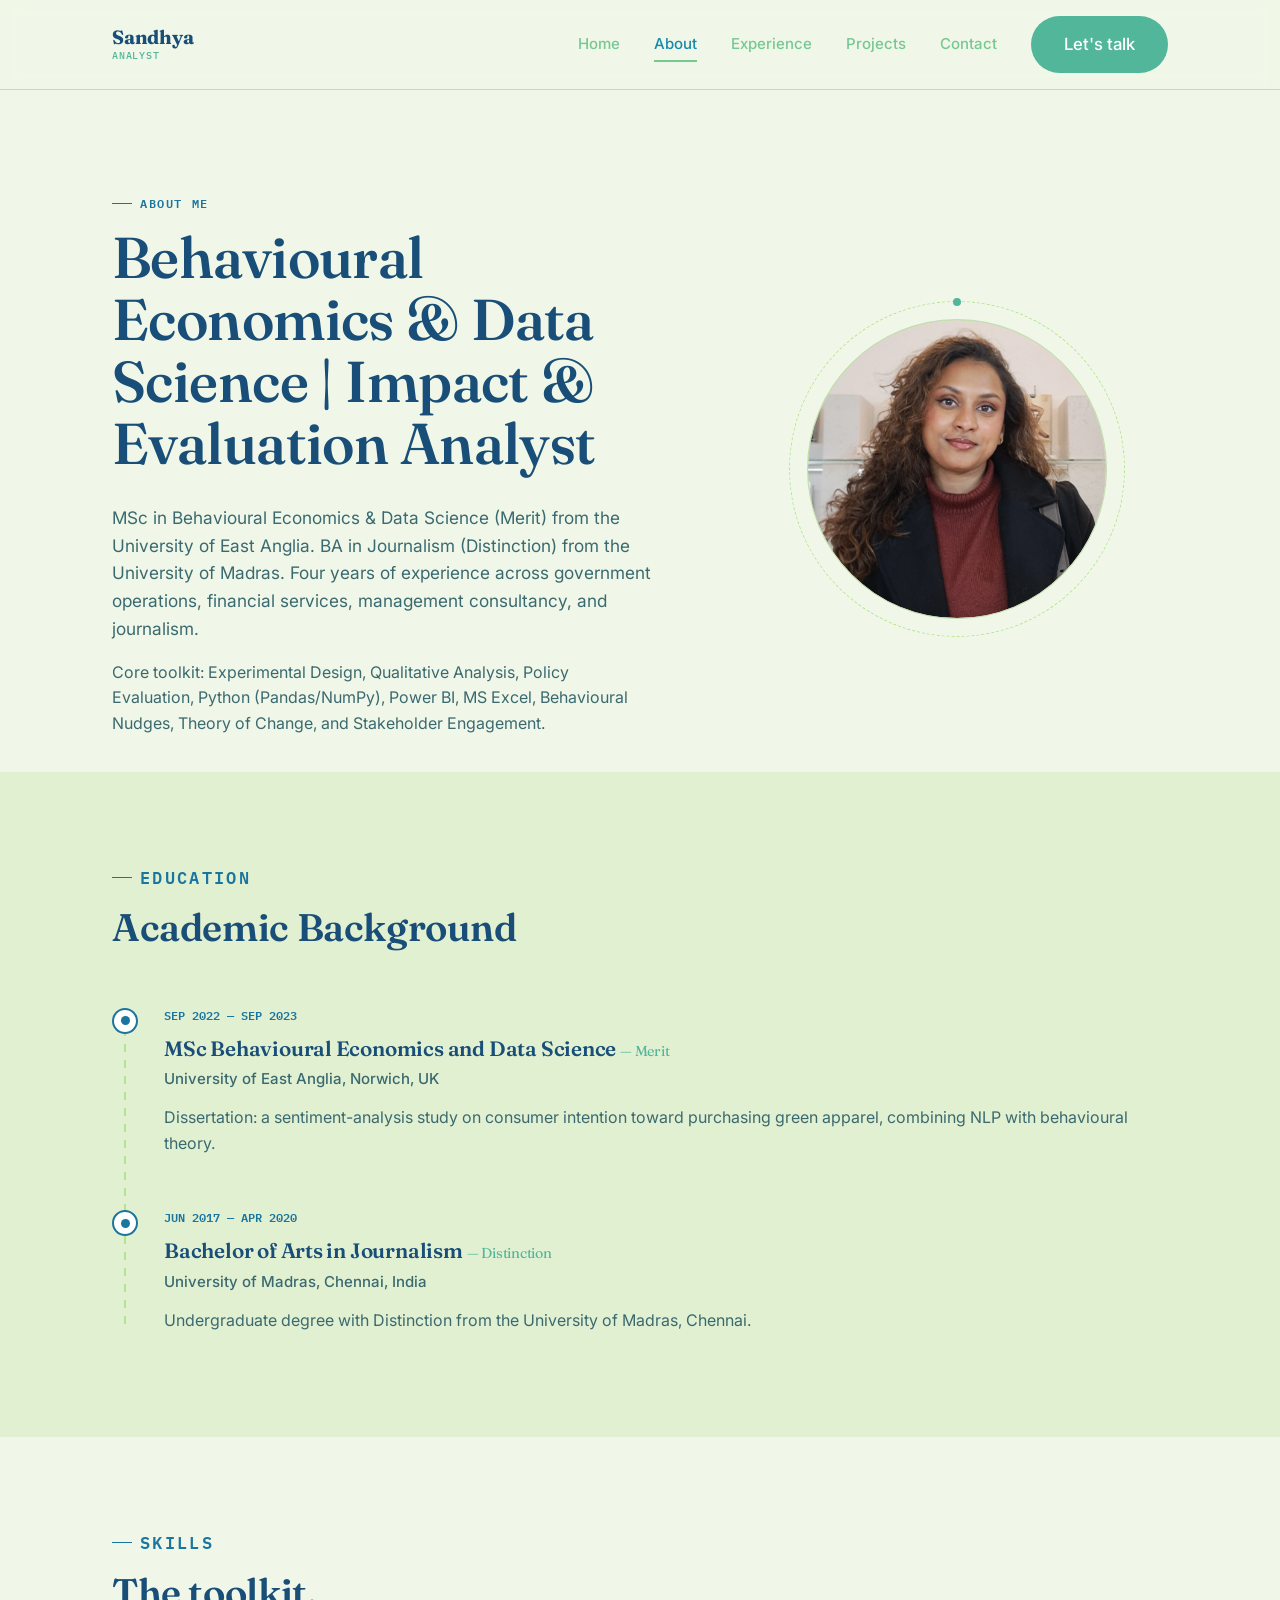
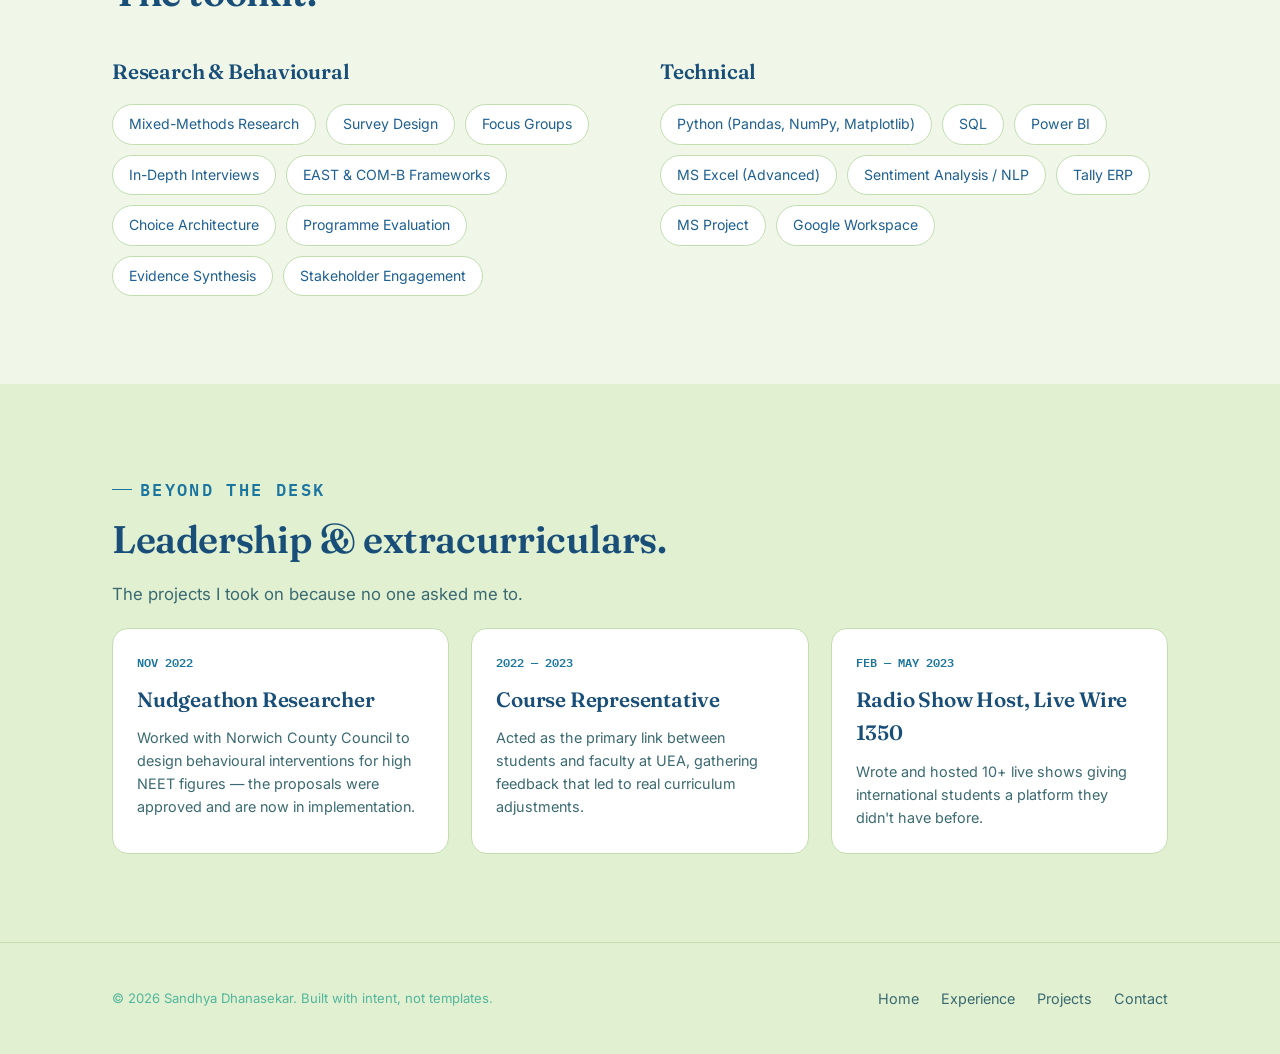
==== about.html @ 6572dc5b "Add files via upload" ====
<!DOCTYPE html>
<html lang="en">
<head>
<meta charset="UTF-8">
<meta name="viewport" content="width=device-width, initial-scale=1.0">
<title>About — Sandhya Dhanasekar</title>
<link rel="preconnect" href="https://fonts.googleapis.com">
<link href="https://fonts.googleapis.com/css2?family=Fraunces:opsz,wght@9..144,500;9..144,600;9..144,700&family=Inter:wght@400;500;600;700&family=IBM+Plex+Mono:wght@500;600&display=swap" rel="stylesheet">
<link rel="stylesheet" href="style.css">
</head>
<body>

<header class="site-nav">
  <div class="nav-inner">
    <a class="brand" href="index.html">Sandhya<span class="brand-tagline">Analyst</span></a>
    <button class="nav-toggle" aria-label="Toggle menu"><span></span><span></span><span></span></button>
    <nav class="links">
      <a href="index.html">Home</a>
      <a href="about.html" class="active">About</a>
      <a href="experience.html">Experience</a>
      <a href="projects.html">Projects</a>
      <a href="contact.html">Contact</a>
      <a href="contact.html" class="btn btn-amber">   Let's talk  </a>
    </nav>
  </div>
</header>

<section class="hero" style="padding-bottom:20px;">
  <div class="wrap">
    <div class="hero-grid">
      <div class="reveal">
        <p class="eyebrow">About me</p>
        <h1>Behavioural Economics &amp; Data Science | Impact &amp; Evaluation Analyst</h1>
        <p style="font-size:1.08rem;max-width:540px;">MSc in Behavioural Economics &amp; Data Science (Merit) from the University of East Anglia. BA in Journalism (Distinction) from the University of Madras. Four years of experience across government operations, financial services, management consultancy, and journalism.</p>
        <p style="max-width:540px;">Core toolkit: Experimental Design, Qualitative Analysis, Policy Evaluation, Python (Pandas/NumPy), Power BI, MS Excel, Behavioural Nudges, Theory of Change, and Stakeholder Engagement.</p>
      </div>
      <div class="reveal">
        <div class="photo-slot" style="width:min(300px,75vw);">
          <div class="photo-orbit"></div>
          <div class="photo-frame">
            <img src="your-photo.png" alt="Sandhya Dhanasekar">
          </div>
        </div>
      </div>
    </div>
  </div>
</section>

<section class="section-alt">
  <div class="wrap">
    <div class="section-head reveal">
      <p class="eyebrow">Education</p>
      <h2>Academic Background</h2>
    </div>
    <div class="timeline">
      <div class="tl-item reveal">
        <div class="tl-dot"></div>
        <span class="tl-date">SEP 2022 — SEP 2023</span>
        <h3 class="tl-role">MSc Behavioural Economics and Data Science <span style="color:var(--slate-light);font-size:0.9rem;font-weight:400;">— Merit</span></h3>
        <p class="tl-org">University of East Anglia, Norwich, UK</p>
        <p>Dissertation: a sentiment-analysis study on consumer intention toward purchasing green apparel, combining NLP with behavioural theory.</p>
      </div>
      <div class="tl-item reveal">
        <div class="tl-dot"></div>
        <span class="tl-date">JUN 2017 — APR 2020</span>
        <h3 class="tl-role">Bachelor of Arts in Journalism <span style="color:var(--slate-light);font-size:0.9rem;font-weight:400;">— Distinction</span></h3>
        <p class="tl-org">University of Madras, Chennai, India</p>
        <p>Undergraduate degree with Distinction from the University of Madras, Chennai.</p>
      </div>
    </div>
  </div>
</section>

<section>
  <div class="wrap">
    <div class="section-head reveal">
      <p class="eyebrow">Skills</p>
      <h2>The toolkit.</h2>
    </div>
    <div class="skill-cols">
      <div class="reveal">
        <h3>Research &amp; Behavioural</h3>
        <div class="skill-pills">
          <span class="pill">Mixed-Methods Research</span>
          <span class="pill">Survey Design</span>
          <span class="pill">Focus Groups</span>
          <span class="pill">In-Depth Interviews</span>
          <span class="pill">EAST &amp; COM-B Frameworks</span>
          <span class="pill">Choice Architecture</span>
          <span class="pill">Programme Evaluation</span>
          <span class="pill">Evidence Synthesis</span>
          <span class="pill">Stakeholder Engagement</span>
        </div>
      </div>
      <div class="reveal">
        <h3>Technical</h3>
        <div class="skill-pills">
          <span class="pill">Python (Pandas, NumPy, Matplotlib)</span>
          <span class="pill">SQL</span>
          <span class="pill">Power BI</span>
          <span class="pill">MS Excel (Advanced)</span>
          <span class="pill">Sentiment Analysis / NLP</span>
          <span class="pill">Tally ERP</span>
          <span class="pill">MS Project</span>
          <span class="pill">Google Workspace</span>
        </div>
      </div>
    </div>
  </div>
</section>

<section class="section-alt">
  <div class="wrap">
    <div class="section-head reveal">
      <p class="eyebrow">Beyond the desk</p>
      <h2>Leadership &amp; extracurriculars.</h2>
      <p>The projects I took on because no one asked me to.</p>
    </div>
    <div class="leader-grid">
      <div class="leader-card reveal">
        <span class="tl-date">NOV 2022</span>
        <h3>Nudgeathon Researcher</h3>
        <p>Worked with Norwich County Council to design behavioural interventions for high NEET figures — the proposals were approved and are now in implementation.</p>
      </div>
      <div class="leader-card reveal">
        <span class="tl-date">2022 — 2023</span>
        <h3>Course Representative</h3>
        <p>Acted as the primary link between students and faculty at UEA, gathering feedback that led to real curriculum adjustments.</p>
      </div>
      <div class="leader-card reveal">
        <span class="tl-date">FEB — MAY 2023</span>
        <h3>Radio Show Host, Live Wire 1350</h3>
        <p>Wrote and hosted 10+ live shows giving international students a platform they didn't have before.</p>
      </div>
    </div>
  </div>
</section>

<footer>
  <div class="wrap footer-inner">
    <div class="copyright">© 2026 Sandhya Dhanasekar. Built with intent, not templates.</div>
    <div class="footer-links">
      <a href="index.html">Home</a>
      <a href="experience.html">Experience</a>
      <a href="projects.html">Projects</a>
      <a href="contact.html">Contact</a>
    </div>
  </div>
</footer>

<script src="script.js"></script>
</body>
</html>
---- style.css ----
/* ============================================================
   Sandhya Dhanasekar — portfolio site
   Design tokens
   ============================================================ */
:root{
  /* Palette: lime-cream → yale-blue */
  --bg:            #f0f7e8;                      /* very pale lime tint */
  --bg-alt:        #e2f0d2;                      /* light green bg */
  --bg-deep:       #d1e8be;                      /* deeper green bg */
  --card:          #FFFFFF;
  --navy:          #184e77;                      /* yale-blue — headings & dark text */
  --navy-soft:     #1e6091;                      /* baltic-blue */
  --slate:         #3a6a70;                      /* muted teal — body text */
  --slate-light:   #52b69a;                      /* ocean-mist — secondary text */
  --sky:           #168aad;                      /* bondi-blue */
  --sky-deep:      #1a759f;                      /* cerulean — primary accent */
  --sky-pale:      #b5e48c;                      /* light-green — decorative */
  --amber:         #52b69a;                      /* ocean-mist — CTA buttons */
  --amber-deep:    #34a0a490;                    /* tropical-teal w/ alpha */
  --line:          #c2ddb0;                      /* soft green border */
  --shadow:        0 12px 30px -14px rgba(24,78,119,0.18);
  --radius:        18px;
  --max:           1120px;
}


*,*::before,*::after{ box-sizing:border-box; }
html{ scroll-behavior:smooth; }
body{
  margin:0;
  background:var(--bg);
  color:var(--navy);
  font-family:'Inter',system-ui,sans-serif;
  font-size:16px;
  line-height:1.6;
  -webkit-font-smoothing:antialiased;
}

h1,h2,h3,h4{
  font-family:'Fraunces',Georgia,serif;
  color:var(--navy);
  margin:0 0 0.5em;
  font-weight:600;
  letter-spacing:-0.01em;
}
h1{ font-size:clamp(2.3rem,4.5vw,3.6rem); line-height:1.08; font-weight:560; }
h2{ font-size:clamp(1.7rem,3vw,2.4rem); line-height:1.16; }
h3{ font-size:1.3rem; }
p{ margin:0 0 1em; color:var(--slate); }
a{ color:var(--sky-deep); text-decoration:none; }
img{ max-width:100%; display:block; }

.eyebrow{
  font-family:'IBM Plex Mono',monospace;
  font-size:0.72rem;
  letter-spacing:0.14em;
  text-transform:uppercase;
  color:var(--sky-deep);
  font-weight:600;
  display:inline-flex;
  align-items:center;
  gap:8px;
  margin-bottom:14px;
}
.eyebrow::before{
  content:"";
  width:20px; height:1px;
  background:var(--sky-deep);
  display:inline-block;
}

.mono{ font-family:'IBM Plex Mono',monospace; }

.wrap{
  max-width:var(--max);
  margin:0 auto;
  padding:0 32px;
}

section{ padding:88px 0; }
.section-alt{ background:var(--bg-alt); }
.section-deep{ background:var(--navy); color:#fff; }
.section-deep p{ color:#b5e48c; }
.section-deep h2,.section-deep h3{ color:#fff; }

/* ---------- Nav ---------- */
header.site-nav{
  position:sticky; top:0; z-index:50;
  background:rgba(240,247,232,0.88);
  backdrop-filter:blur(10px);
  border-bottom:1px solid var(--line);
}
.nav-inner{
  max-width:var(--max);
  margin:0 auto;
  padding:16px 32px;
  display:flex;
  align-items:center;
  justify-content:space-between;
}
.brand{
  display:flex; flex-direction:column; gap:2px;
  font-family:'Fraunces',serif; font-weight:700; font-size:1.2rem;
  color:var(--navy);
  letter-spacing:-0.01em;
  line-height:1.1;
}
.brand-tagline{
  font-family:'IBM Plex Mono',monospace;
  font-size:0.62rem;
  font-weight:500;
  letter-spacing:0.08em;
  text-transform:uppercase;
  color:#52b69a;
  display:block;
}
.brand-mark{
  width:38px; height:38px; border-radius:50%;
  background:linear-gradient(135deg,#76c893,#34a0a4);
  display:flex; align-items:center; justify-content:center;
  color:#fff; font-family:'IBM Plex Mono',monospace; font-weight:600; font-size:0.85rem;
  box-shadow:0 4px 12px -4px rgba(52,160,164,0.6);
}
nav.links{ display:flex; align-items:center; gap:34px; }
nav.links a{
  color:#76c893;
  font-size:0.94rem;
  font-weight:500;
  position:relative;
  padding:4px 0;
}
nav.links a::after{
  content:"";
  position:absolute; left:0; bottom:-2px;
  width:0; height:2px; background:#76c893;
  transition:width .25s ease;
}
nav.links a:hover::after, nav.links a.active::after{ width:100%; }
nav.links a:hover{ color:#168aad; }
nav.links a.active{ color:#168aad; }

.btn{
  display:inline-flex; align-items:center; gap:8px;
  padding:13px 28px;
  border-radius:999px;
  font-weight:600;
  font-size:0.92rem;
  border:1px solid transparent;
  cursor:pointer;
  white-space:nowrap;
  transition:transform .2s ease, box-shadow .2s ease, background .2s ease;
}
.btn-primary{
  background:var(--navy);
  color:#fff !important;
}
.btn-primary:hover{ transform:translateY(-2px); box-shadow:var(--shadow); }
.btn-amber{
  background:var(--amber);
  color:#fff !important;
  font-size:1rem;
  padding:15px 34px;
}
.btn-amber:hover{ transform:translateY(-2px); box-shadow:0 14px 26px -12px rgba(82,182,154,0.55); }
nav.links .btn-amber{
  font-size:1.05rem;
  padding:14px 32px;
}
.btn-ghost{
  background:transparent;
  border-color:var(--line);
  color:var(--navy) !important;
}
.btn-ghost:hover{ border-color:var(--sky-deep); color:var(--sky-deep) !important; }

.nav-toggle{ display:none; }

/* ---------- Hero ---------- */
.hero{
  padding:96px 0 60px;
  position:relative;
  overflow:hidden;
}
.hero-grid{
  display:grid;
  grid-template-columns:1.15fr 0.85fr;
  gap:64px;
  align-items:center;
}
.hero h1 span{ color:var(--sky-deep); }
.hero-cta{ display:flex; gap:16px; margin-top:32px; flex-wrap:wrap; }

/* nudge-line signature */
.nudge-line{ position:absolute; inset:0; width:100%; height:100%; z-index:-1; pointer-events:none; }
.nudge-path{
  fill:none; stroke:var(--sky-pale); stroke-width:2;
  stroke-dasharray:6 10; stroke-linecap:round;
}

/* profile placeholder */
.photo-slot{
  position:relative;
  width:min(340px,80vw);
  aspect-ratio:1/1;
  margin:0 auto;
}
.photo-orbit{
  position:absolute; inset:-18px;
  border-radius:50%;
  border:1.5px dashed var(--sky-pale);
  animation:spin 40s linear infinite;
}
.photo-orbit::before{
  content:"";
  position:absolute; top:-4px; left:50%;
  width:8px; height:8px; border-radius:50%;
  background:var(--amber);
  transform:translateX(-50%);
}
@keyframes spin{ to{ transform:rotate(360deg); } }
.photo-frame{
  position:absolute; inset:0;
  border-radius:50%;
  background:linear-gradient(160deg,var(--sky-pale),var(--bg-alt));
  display:flex; align-items:center; justify-content:center;
  flex-direction:column;
  border:1px solid var(--line);
  overflow:hidden;
}
.photo-frame img{ width:100%; height:100%; object-fit:cover; border-radius:50%; }
.photo-placeholder-content{ text-align:center; color:var(--sky-deep); }
.photo-placeholder-content .initials{
  font-family:'Fraunces',serif; font-size:3.4rem; font-weight:600; color:var(--navy-soft);
  line-height:1;
}
.photo-placeholder-content svg{ margin-top:10px; opacity:0.55; }
.photo-placeholder-content .cap{
  font-family:'IBM Plex Mono',monospace; font-size:0.68rem; letter-spacing:0.08em;
  text-transform:uppercase; color:var(--sky-deep); margin-top:8px; opacity:0.75;
}

/* ---------- Stat strip ---------- */
.stats{
  display:grid;
  grid-template-columns:repeat(4,1fr);
  gap:24px;
  margin-top:64px;
  border-top:1px solid var(--line);
  padding-top:40px;
}
.stat .num{
  font-family:'IBM Plex Mono',monospace;
  font-size:2.1rem; font-weight:600; color:var(--sky-deep);
}
.stat .label{ font-size:0.86rem; color:var(--slate); margin-top:4px; }

/* ---------- Cards ---------- */
.card-grid{
  display:grid;
  grid-template-columns:repeat(4,1fr);
  gap:22px;
  margin-top:48px;
}
.card{
  background:var(--card);
  border:1px solid var(--line);
  border-radius:var(--radius);
  padding:30px 26px;
  transition:transform .25s ease, box-shadow .25s ease;
}
.card:hover{ transform:translateY(-5px); box-shadow:var(--shadow); }
.card .icon{
  width:44px; height:44px; border-radius:12px;
  background:var(--bg-alt);
  display:flex; align-items:center; justify-content:center;
  margin-bottom:18px;
  color:var(--sky-deep);
}
.card h3{ font-size:1.08rem; margin-bottom:8px; }
.card p{ font-size:0.92rem; margin:0; }

/* ---------- Section headers ---------- */
.section-head{ max-width:640px; margin-bottom:20px; }
.section-head p{ font-size:1.05rem; }

/* ---------- Timeline (experience) ---------- */
.timeline{ position:relative; margin-top:56px; }
.timeline::before{
  content:"";
  position:absolute; left:12px; top:6px; bottom:6px;
  width:2px;
  background:repeating-linear-gradient(to bottom,var(--sky-pale) 0 8px,transparent 8px 16px);
}
.tl-item{ position:relative; padding-left:52px; margin-bottom:52px; }
.tl-item:last-child{ margin-bottom:0; }
.tl-dot{
  position:absolute; left:0; top:2px;
  width:26px; height:26px; border-radius:50%;
  background:var(--card);
  border:2px solid var(--sky-deep);
  display:flex; align-items:center; justify-content:center;
}
.tl-dot::after{ content:""; width:9px; height:9px; border-radius:50%; background:var(--sky-deep); }
.tl-date{ font-family:'IBM Plex Mono',monospace; font-size:0.78rem; color:var(--sky-deep); font-weight:600; margin-bottom:6px; display:block; }
.tl-role{ margin-bottom:2px; }
.tl-org{ color:var(--slate); font-size:0.94rem; margin-bottom:14px; font-weight:500; }
.tl-item ul{ margin:0; padding-left:20px; color:var(--slate); }
.tl-item li{ margin-bottom:8px; font-size:0.96rem; }

.side-list{ margin-top:70px; }
.side-list h3{ margin-bottom:26px; }
.leader-grid{ display:grid; grid-template-columns:repeat(3,1fr); gap:22px; }
.leader-card{
  background:var(--card); border:1px solid var(--line); border-radius:16px; padding:24px;
}
.leader-card .tl-date{ margin-bottom:10px; }
.leader-card p{ font-size:0.9rem; margin:0; }

/* ---------- Projects ---------- */
.project-grid{
  display:grid;
  grid-template-columns:repeat(3,1fr);
  gap:24px;
  margin-top:50px;
}
.project-card{
  background:var(--card);
  border:1px solid var(--line);
  border-radius:var(--radius);
  padding:28px;
  display:flex; flex-direction:column;
  transition:transform .25s ease, box-shadow .25s ease;
}
.project-card:hover{ transform:translateY(-5px); box-shadow:var(--shadow); }
.tag{
  align-self:flex-start;
  font-family:'IBM Plex Mono',monospace;
  font-size:0.68rem; letter-spacing:0.06em; text-transform:uppercase;
  background:var(--bg-alt); color:var(--sky-deep);
  padding:5px 11px; border-radius:999px; margin-bottom:16px;
}
.project-card h3{ margin-bottom:10px; }
.project-card p{ font-size:0.92rem; flex-grow:1; }
.method-tags{ display:flex; flex-wrap:wrap; gap:6px; margin-top:16px; }
.method-tags span{
  font-size:0.72rem; color:var(--slate); background:var(--bg);
  border:1px solid var(--line); padding:3px 9px; border-radius:999px;
}

/* ---------- Skills ---------- */
.skill-cols{ display:grid; grid-template-columns:1fr 1fr; gap:40px; margin-top:40px; }
.skill-pills{ display:flex; flex-wrap:wrap; gap:10px; margin-top:16px; }
.pill{
  background:var(--card); border:1px solid var(--line);
  padding:8px 16px; border-radius:999px; font-size:0.88rem; color:var(--navy-soft);
}

/* ---------- Quote / philosophy ---------- */
.philosophy{
  background:var(--card);
  border:1px solid var(--line);
  border-radius:24px;
  padding:48px;
  position:relative;
}
.philosophy .mark{
  font-family:'Fraunces',serif; font-size:4rem; color:var(--sky-pale);
  position:absolute; top:14px; left:28px; line-height:1;
}
.philosophy blockquote{
  margin:0; font-family:'Fraunces',serif; font-size:1.4rem; font-style:italic;
  color:var(--navy); line-height:1.5; padding-left:8px;
}
.philosophy cite{ display:block; margin-top:18px; font-style:normal; color:var(--slate); font-size:0.9rem; }

/* ---------- Contact ---------- */
.contact-grid{ display:grid; grid-template-columns:1fr 1fr; gap:56px; align-items:start; }
.contact-detail{ display:flex; align-items:center; gap:14px; margin-bottom:20px; }
.contact-detail .icon{
  width:42px; height:42px; border-radius:12px; background:var(--bg-alt);
  display:flex; align-items:center; justify-content:center; color:var(--sky-deep); flex-shrink:0;
}
.contact-detail a, .contact-detail span{ color:var(--navy); font-weight:500; }
form.contact-form{ display:flex; flex-direction:column; gap:16px; }
form.contact-form input, form.contact-form textarea{
  font-family:'Inter',sans-serif;
  padding:14px 16px; border-radius:12px; border:1px solid var(--line);
  background:var(--card); font-size:0.95rem; color:var(--navy);
}
form.contact-form label{ font-size:0.82rem; color:var(--slate); margin-bottom:-10px; font-weight:600; }
form.contact-form textarea{ resize:vertical; min-height:120px; }

/* ---------- Footer ---------- */
footer{
  border-top:1px solid var(--line);
  padding:44px 0;
  background:var(--bg-alt);
}
.footer-inner{ display:flex; justify-content:space-between; align-items:center; flex-wrap:wrap; gap:18px; }
.footer-links{ display:flex; gap:22px; }
.footer-links a{ color:var(--slate); font-size:0.9rem; }
.footer-links a:hover{ color:var(--sky-deep); }
.copyright{ font-size:0.82rem; color:var(--slate-light); }

/* ---------- Reveal on scroll ---------- */
.reveal{ opacity:0; transform:translateY(18px); transition:opacity .7s ease, transform .7s ease; }
.reveal.in{ opacity:1; transform:none; }

/* ---------- Responsive ---------- */
@media (max-width:920px){
  .hero-grid{ grid-template-columns:1fr; }
  .hero-grid .photo-slot{ order:-1; margin-bottom:20px; width:220px; }
  .stats{ grid-template-columns:repeat(2,1fr); }
  .card-grid{ grid-template-columns:repeat(2,1fr); }
  .project-grid{ grid-template-columns:repeat(2,1fr); }
  .skill-cols{ grid-template-columns:1fr; }
  .contact-grid{ grid-template-columns:1fr; }
  .leader-grid{ grid-template-columns:1fr; }
}
@media (max-width:640px){
  section{ padding:60px 0; }
  .wrap{ padding:0 20px; }
  nav.links{ position:fixed; top:70px; left:0; right:0; background:var(--bg);
    flex-direction:column; padding:24px; border-bottom:1px solid var(--line);
    transform:translateY(-130%); transition:transform .3s ease; gap:18px; }
  nav.links.open{ transform:translateY(0); }
  .nav-toggle{ display:flex; flex-direction:column; gap:5px; background:none; border:none; cursor:pointer; padding:8px; }
  .nav-toggle span{ width:22px; height:2px; background:var(--navy); }
  .stats{ grid-template-columns:1fr 1fr; }
  .card-grid{ grid-template-columns:1fr; }
  .project-grid{ grid-template-columns:1fr; }
  .footer-inner{ flex-direction:column; align-items:flex-start; }
}
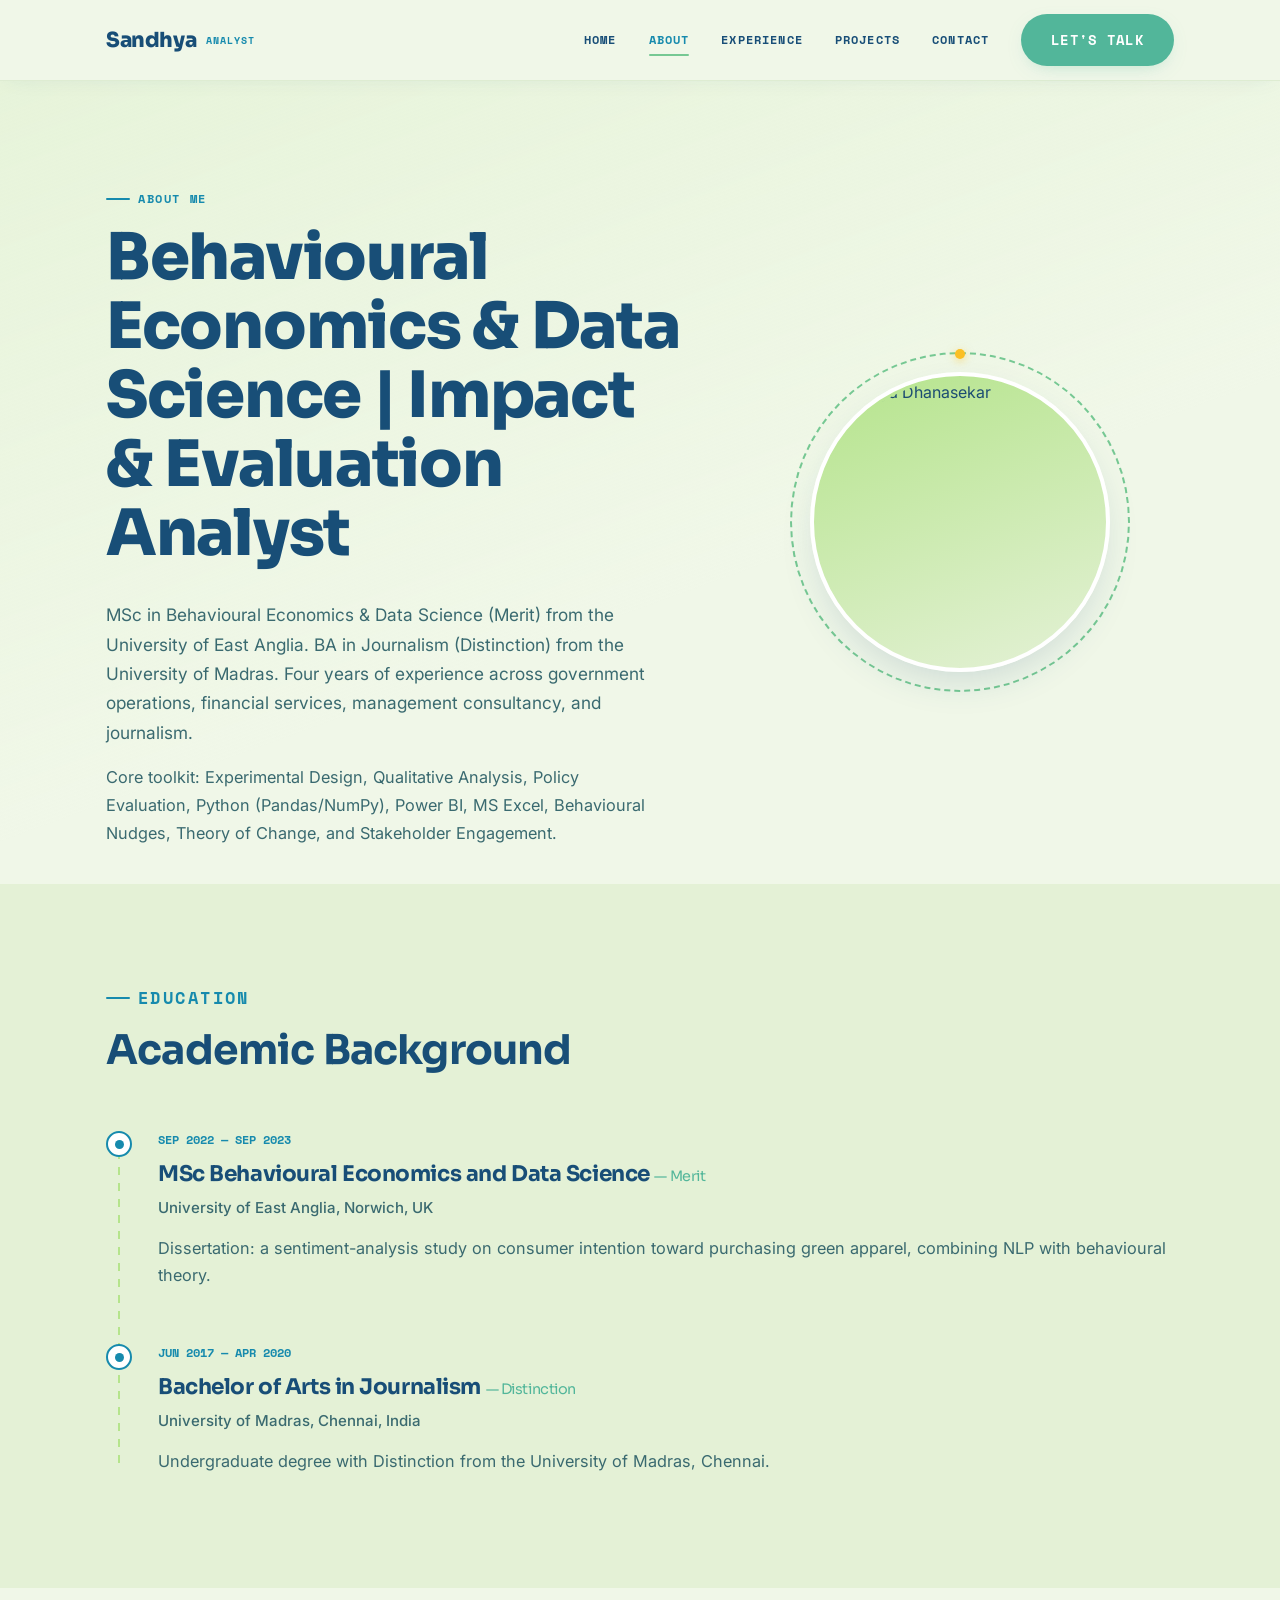
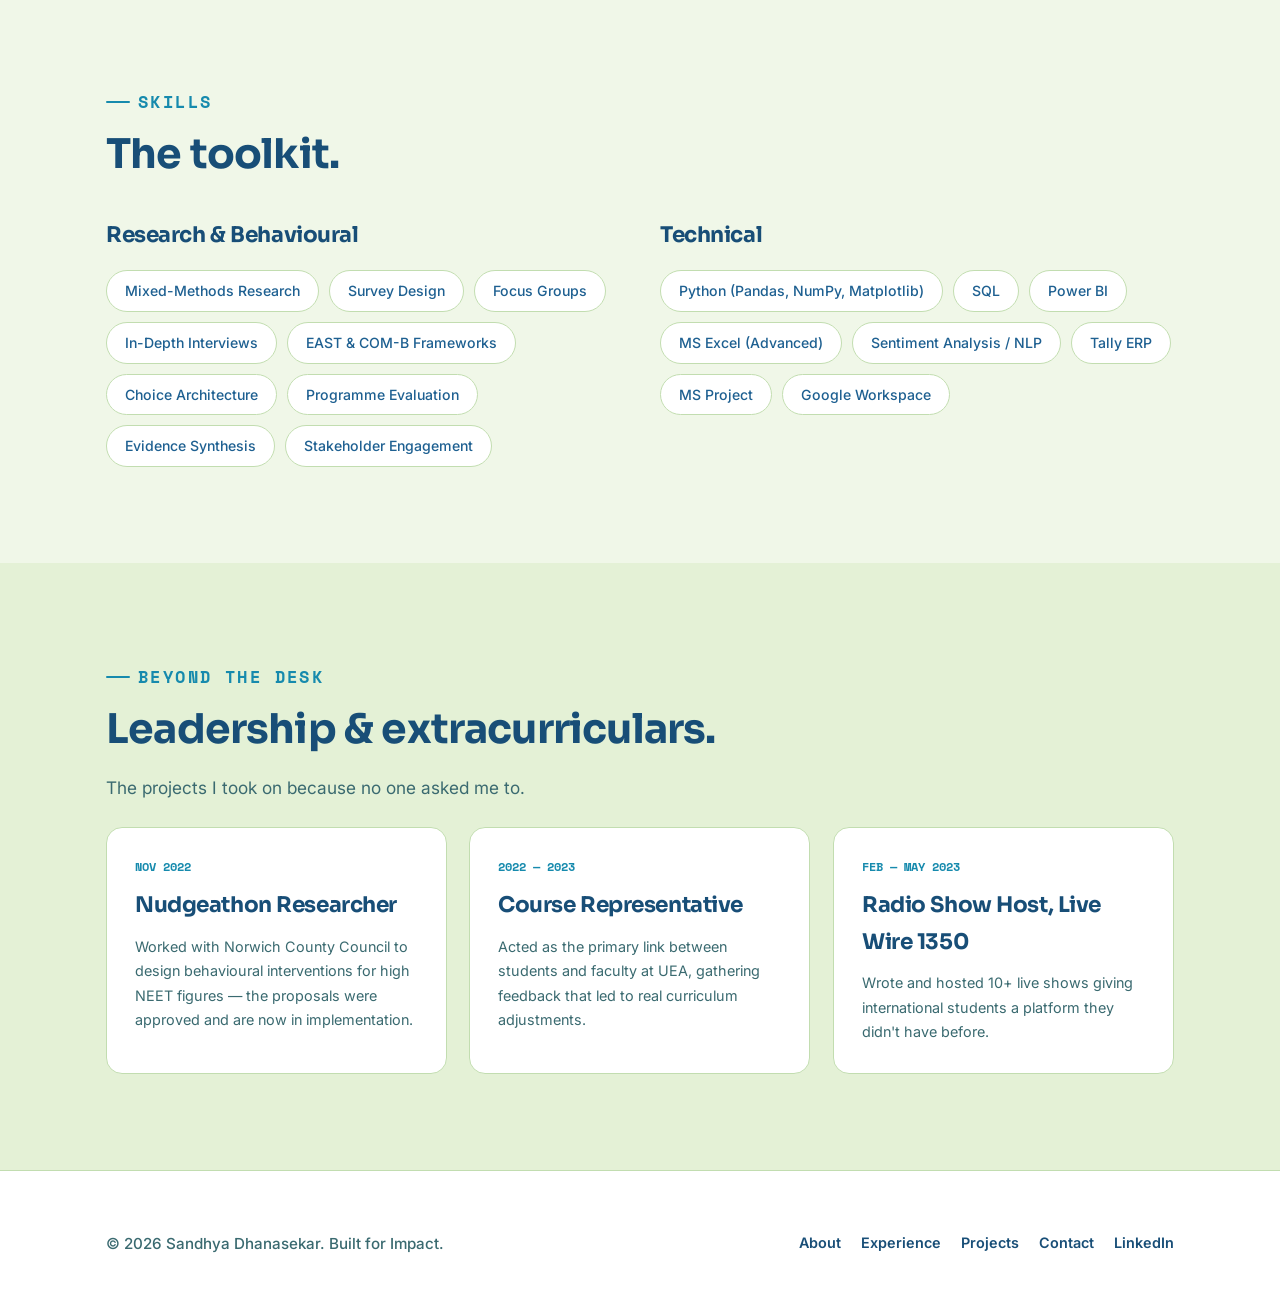
==== commit 5c815852: "Add files via upload" ====
--- a/about.html
+++ b/about.html
@@ -1,153 +1,158 @@
-<!DOCTYPE html>
-<html lang="en">
-<head>
-<meta charset="UTF-8">
-<meta name="viewport" content="width=device-width, initial-scale=1.0">
-<title>About — Sandhya Dhanasekar</title>
-<link rel="preconnect" href="https://fonts.googleapis.com">
-<link href="https://fonts.googleapis.com/css2?family=Fraunces:opsz,wght@9..144,500;9..144,600;9..144,700&family=Inter:wght@400;500;600;700&family=IBM+Plex+Mono:wght@500;600&display=swap" rel="stylesheet">
-<link rel="stylesheet" href="style.css">
-</head>
-<body>
-
-<header class="site-nav">
-  <div class="nav-inner">
-    <a class="brand" href="index.html">Sandhya<span class="brand-tagline">Analyst</span></a>
-    <button class="nav-toggle" aria-label="Toggle menu"><span></span><span></span><span></span></button>
-    <nav class="links">
-      <a href="index.html">Home</a>
-      <a href="about.html" class="active">About</a>
-      <a href="experience.html">Experience</a>
-      <a href="projects.html">Projects</a>
-      <a href="contact.html">Contact</a>
-      <a href="contact.html" class="btn btn-amber">   Let's talk  </a>
-    </nav>
-  </div>
-</header>
-
-<section class="hero" style="padding-bottom:20px;">
-  <div class="wrap">
-    <div class="hero-grid">
-      <div class="reveal">
-        <p class="eyebrow">About me</p>
-        <h1>Behavioural Economics &amp; Data Science | Impact &amp; Evaluation Analyst</h1>
-        <p style="font-size:1.08rem;max-width:540px;">MSc in Behavioural Economics &amp; Data Science (Merit) from the University of East Anglia. BA in Journalism (Distinction) from the University of Madras. Four years of experience across government operations, financial services, management consultancy, and journalism.</p>
-        <p style="max-width:540px;">Core toolkit: Experimental Design, Qualitative Analysis, Policy Evaluation, Python (Pandas/NumPy), Power BI, MS Excel, Behavioural Nudges, Theory of Change, and Stakeholder Engagement.</p>
-      </div>
-      <div class="reveal">
-        <div class="photo-slot" style="width:min(300px,75vw);">
-          <div class="photo-orbit"></div>
-          <div class="photo-frame">
-            <img src="your-photo.png" alt="Sandhya Dhanasekar">
-          </div>
-        </div>
-      </div>
-    </div>
-  </div>
-</section>
-
-<section class="section-alt">
-  <div class="wrap">
-    <div class="section-head reveal">
-      <p class="eyebrow">Education</p>
-      <h2>Academic Background</h2>
-    </div>
-    <div class="timeline">
-      <div class="tl-item reveal">
-        <div class="tl-dot"></div>
-        <span class="tl-date">SEP 2022 — SEP 2023</span>
-        <h3 class="tl-role">MSc Behavioural Economics and Data Science <span style="color:var(--slate-light);font-size:0.9rem;font-weight:400;">— Merit</span></h3>
-        <p class="tl-org">University of East Anglia, Norwich, UK</p>
-        <p>Dissertation: a sentiment-analysis study on consumer intention toward purchasing green apparel, combining NLP with behavioural theory.</p>
-      </div>
-      <div class="tl-item reveal">
-        <div class="tl-dot"></div>
-        <span class="tl-date">JUN 2017 — APR 2020</span>
-        <h3 class="tl-role">Bachelor of Arts in Journalism <span style="color:var(--slate-light);font-size:0.9rem;font-weight:400;">— Distinction</span></h3>
-        <p class="tl-org">University of Madras, Chennai, India</p>
-        <p>Undergraduate degree with Distinction from the University of Madras, Chennai.</p>
-      </div>
-    </div>
-  </div>
-</section>
-
-<section>
-  <div class="wrap">
-    <div class="section-head reveal">
-      <p class="eyebrow">Skills</p>
-      <h2>The toolkit.</h2>
-    </div>
-    <div class="skill-cols">
-      <div class="reveal">
-        <h3>Research &amp; Behavioural</h3>
-        <div class="skill-pills">
-          <span class="pill">Mixed-Methods Research</span>
-          <span class="pill">Survey Design</span>
-          <span class="pill">Focus Groups</span>
-          <span class="pill">In-Depth Interviews</span>
-          <span class="pill">EAST &amp; COM-B Frameworks</span>
-          <span class="pill">Choice Architecture</span>
-          <span class="pill">Programme Evaluation</span>
-          <span class="pill">Evidence Synthesis</span>
-          <span class="pill">Stakeholder Engagement</span>
-        </div>
-      </div>
-      <div class="reveal">
-        <h3>Technical</h3>
-        <div class="skill-pills">
-          <span class="pill">Python (Pandas, NumPy, Matplotlib)</span>
-          <span class="pill">SQL</span>
-          <span class="pill">Power BI</span>
-          <span class="pill">MS Excel (Advanced)</span>
-          <span class="pill">Sentiment Analysis / NLP</span>
-          <span class="pill">Tally ERP</span>
-          <span class="pill">MS Project</span>
-          <span class="pill">Google Workspace</span>
-        </div>
-      </div>
-    </div>
-  </div>
-</section>
-
-<section class="section-alt">
-  <div class="wrap">
-    <div class="section-head reveal">
-      <p class="eyebrow">Beyond the desk</p>
-      <h2>Leadership &amp; extracurriculars.</h2>
-      <p>The projects I took on because no one asked me to.</p>
-    </div>
-    <div class="leader-grid">
-      <div class="leader-card reveal">
-        <span class="tl-date">NOV 2022</span>
-        <h3>Nudgeathon Researcher</h3>
-        <p>Worked with Norwich County Council to design behavioural interventions for high NEET figures — the proposals were approved and are now in implementation.</p>
-      </div>
-      <div class="leader-card reveal">
-        <span class="tl-date">2022 — 2023</span>
-        <h3>Course Representative</h3>
-        <p>Acted as the primary link between students and faculty at UEA, gathering feedback that led to real curriculum adjustments.</p>
-      </div>
-      <div class="leader-card reveal">
-        <span class="tl-date">FEB — MAY 2023</span>
-        <h3>Radio Show Host, Live Wire 1350</h3>
-        <p>Wrote and hosted 10+ live shows giving international students a platform they didn't have before.</p>
-      </div>
-    </div>
-  </div>
-</section>
-
-<footer>
-  <div class="wrap footer-inner">
-    <div class="copyright">© 2026 Sandhya Dhanasekar. Built with intent, not templates.</div>
-    <div class="footer-links">
-      <a href="index.html">Home</a>
-      <a href="experience.html">Experience</a>
-      <a href="projects.html">Projects</a>
-      <a href="contact.html">Contact</a>
-    </div>
-  </div>
-</footer>
-
-<script src="script.js"></script>
-</body>
-</html>
+﻿<!DOCTYPE html>
+<html lang="en">
+<head>
+<meta charset="UTF-8">
+<meta name="viewport" content="width=device-width, initial-scale=1.0">
+<title>About &mdash; Sandhya Dhanasekar</title>
+<link rel="preconnect" href="https://fonts.googleapis.com">
+<link href="https://fonts.googleapis.com/css2?family=Sora:wght@400;600;700;800&family=Inter:wght@400;500;600;700&family=Space+Mono:wght@400;700&display=swap" rel="stylesheet">
+<link href="https://fonts.googleapis.com/css2?family=Material+Symbols+Outlined:wght,FILL@100..700,0..1&display=swap" rel="stylesheet">
+<link rel="stylesheet" href="style.css">
+<link rel="icon" type="image/svg+xml" href="assets/favicon.svg">
+</head>
+<body>
+
+<header class="site-nav">
+  <div class="nav-inner">
+    <a class="brand" href="index.html">Sandhya<span class="brand-tagline">Analyst</span></a>
+    <button class="nav-toggle" aria-label="Toggle menu"><span></span><span></span><span></span></button>
+    <nav class="links">
+      <a href="index.html">Home</a>
+      <a href="about.html" class="active">About</a>
+      <a href="experience.html">Experience</a>
+      <a href="projects.html">Projects</a>
+      <a href="contact.html">Contact</a>
+      <a href="contact.html" class="btn btn-amber">   Let's talk  </a>
+    </nav>
+  </div>
+</header>
+
+<section class="hero" style="padding-bottom:20px;">
+  <div class="wrap">
+    <div class="hero-grid">
+      <div class="reveal">
+        <p class="eyebrow">About me</p>
+        <h1>Behavioural Economics &amp; Data Science | Impact &amp; Evaluation Analyst</h1>
+        <p style="font-size:1.08rem;max-width:540px;">MSc in Behavioural Economics &amp; Data Science (Merit) from the University of East Anglia. BA in Journalism (Distinction) from the University of Madras. Four years of experience across government operations, financial services, management consultancy, and journalism.</p>
+        <p style="max-width:540px;">Core toolkit: Experimental Design, Qualitative Analysis, Policy Evaluation, Python (Pandas/NumPy), Power BI, MS Excel, Behavioural Nudges, Theory of Change, and Stakeholder Engagement.</p>
+      </div>
+      <div class="reveal">
+        <div class="photo-slot" style="width:min(300px,75vw);">
+          <div class="photo-orbit"></div>
+          <div class="photo-frame">
+            <img src="assets/your-photo.png" alt="Sandhya Dhanasekar">
+          </div>
+        </div>
+      </div>
+    </div>
+  </div>
+</section>
+
+<section class="section-alt">
+  <div class="wrap">
+    <div class="section-head reveal">
+      <p class="eyebrow">Education</p>
+      <h2>Academic Background</h2>
+    </div>
+    <div class="timeline">
+      <div class="tl-item reveal">
+        <div class="tl-dot"></div>
+        <span class="tl-date">SEP 2022 &mdash; SEP 2023</span>
+        <h3 class="tl-role">MSc Behavioural Economics and Data Science <span style="color:var(--slate-light);font-size:0.9rem;font-weight:400;">&mdash; Merit</span></h3>
+        <p class="tl-org">University of East Anglia, Norwich, UK</p>
+        <p>Dissertation: a sentiment-analysis study on consumer intention toward purchasing green apparel, combining NLP with behavioural theory.</p>
+      </div>
+      <div class="tl-item reveal">
+        <div class="tl-dot"></div>
+        <span class="tl-date">JUN 2017 &mdash; APR 2020</span>
+        <h3 class="tl-role">Bachelor of Arts in Journalism <span style="color:var(--slate-light);font-size:0.9rem;font-weight:400;">&mdash; Distinction</span></h3>
+        <p class="tl-org">University of Madras, Chennai, India</p>
+        <p>Undergraduate degree with Distinction from the University of Madras, Chennai.</p>
+      </div>
+    </div>
+  </div>
+</section>
+
+<section>
+  <div class="wrap">
+    <div class="section-head reveal">
+      <p class="eyebrow">Skills</p>
+      <h2>The toolkit.</h2>
+    </div>
+    <div class="skill-cols">
+      <div class="reveal">
+        <h3>Research &amp; Behavioural</h3>
+        <div class="skill-pills">
+          <span class="pill">Mixed-Methods Research</span>
+          <span class="pill">Survey Design</span>
+          <span class="pill">Focus Groups</span>
+          <span class="pill">In-Depth Interviews</span>
+          <span class="pill">EAST &amp; COM-B Frameworks</span>
+          <span class="pill">Choice Architecture</span>
+          <span class="pill">Programme Evaluation</span>
+          <span class="pill">Evidence Synthesis</span>
+          <span class="pill">Stakeholder Engagement</span>
+        </div>
+      </div>
+      <div class="reveal">
+        <h3>Technical</h3>
+        <div class="skill-pills">
+          <span class="pill">Python (Pandas, NumPy, Matplotlib)</span>
+          <span class="pill">SQL</span>
+          <span class="pill">Power BI</span>
+          <span class="pill">MS Excel (Advanced)</span>
+          <span class="pill">Sentiment Analysis / NLP</span>
+          <span class="pill">Tally ERP</span>
+          <span class="pill">MS Project</span>
+          <span class="pill">Google Workspace</span>
+        </div>
+      </div>
+    </div>
+  </div>
+</section>
+
+<section class="section-alt">
+  <div class="wrap">
+    <div class="section-head reveal">
+      <p class="eyebrow">Beyond the desk</p>
+      <h2>Leadership &amp; extracurriculars.</h2>
+      <p>The projects I took on because no one asked me to.</p>
+    </div>
+    <div class="leader-grid">
+      <div class="leader-card reveal">
+        <span class="tl-date">NOV 2022</span>
+        <h3>Nudgeathon Researcher</h3>
+        <p>Worked with Norwich County Council to design behavioural interventions for high NEET figures &mdash; the proposals were approved and are now in implementation.</p>
+      </div>
+      <div class="leader-card reveal">
+        <span class="tl-date">2022 &mdash; 2023</span>
+        <h3>Course Representative</h3>
+        <p>Acted as the primary link between students and faculty at UEA, gathering feedback that led to real curriculum adjustments.</p>
+      </div>
+      <div class="leader-card reveal">
+        <span class="tl-date">FEB &mdash; MAY 2023</span>
+        <h3>Radio Show Host, Live Wire 1350</h3>
+        <p>Wrote and hosted 10+ live shows giving international students a platform they didn't have before.</p>
+      </div>
+    </div>
+  </div>
+</section>
+
+<footer class="site-footer">
+  <div class="wrap">
+    <div class="footer-inner">
+      <div class="copyright">&copy; 2026 Sandhya Dhanasekar. Built for Impact.</div>
+      <div class="footer-links">
+        <a href="about.html">About</a>
+        <a href="experience.html">Experience</a>
+        <a href="projects.html">Projects</a>
+        <a href="contact.html">Contact</a>
+        <a href="https://linkedin.com" target="_blank">LinkedIn</a>
+      </div>
+    </div>
+  </div>
+</footer>
+
+<script src="script.js"></script>
+</body>
+</html>
--- a/style.css
+++ b/style.css
@@ -1,28 +1,28 @@
 /* ============================================================
    Sandhya Dhanasekar — portfolio site
-   Design tokens
+   Design tokens — Stitch-enhanced
    ============================================================ */
 :root{
-  /* Palette: lime-cream → yale-blue */
-  --bg:            #f0f7e8;                      /* very pale lime tint */
-  --bg-alt:        #e2f0d2;                      /* light green bg */
-  --bg-deep:       #d1e8be;                      /* deeper green bg */
+  /* Palette: lime-cream → yale-blue (Stitch refined) */
+  --bg:            #f0f7e8;
+  --bg-alt:        #e4f1d6;
+  --bg-deep:       #d1e8be;
   --card:          #FFFFFF;
-  --navy:          #184e77;                      /* yale-blue — headings & dark text */
-  --navy-soft:     #1e6091;                      /* baltic-blue */
-  --slate:         #3a6a70;                      /* muted teal — body text */
-  --slate-light:   #52b69a;                      /* ocean-mist — secondary text */
-  --sky:           #168aad;                      /* bondi-blue */
-  --sky-deep:      #1a759f;                      /* cerulean — primary accent */
-  --sky-pale:      #b5e48c;                      /* light-green — decorative */
-  --amber:         #52b69a;                      /* ocean-mist — CTA buttons */
-  --amber-deep:    #34a0a490;                    /* tropical-teal w/ alpha */
-  --line:          #c2ddb0;                      /* soft green border */
-  --shadow:        0 12px 30px -14px rgba(24,78,119,0.18);
+  --navy:          #184e77;
+  --navy-soft:     #1e6091;
+  --slate:         #3a6a70;
+  --slate-light:   #52b69a;
+  --sky:           #168aad;
+  --sky-deep:      #1a759f;
+  --sky-pale:      #b5e48c;
+  --amber:         #52b69a;
+  --amber-deep:    #34a0a490;
+  --line:          #c2ddb0;
+  --shadow:        0 8px 30px rgba(24,78,119,0.06), 0 4px 12px rgba(24,78,119,0.04);
+  --shadow-lg:     0 20px 40px -12px rgba(24,78,119,0.15), 0 10px 20px -8px rgba(24,78,119,0.1);
   --radius:        18px;
-  --max:           1120px;
-}
-
+  --max:           1140px;
+}
 
 *,*::before,*::after{ box-sizing:border-box; }
 html{ scroll-behavior:smooth; }
@@ -32,31 +32,39 @@
   color:var(--navy);
   font-family:'Inter',system-ui,sans-serif;
   font-size:16px;
-  line-height:1.6;
+  line-height:1.7;
   -webkit-font-smoothing:antialiased;
-}
-
+  animation: pageFadeIn 0.6s cubic-bezier(0.2, 0, 0, 1) forwards;
+}
+
+@keyframes pageFadeIn {
+  from { opacity: 0; transform: translateY(8px); }
+  to { opacity: 1; transform: translateY(0); }
+}
+
+/* ---------- Typography — Sora headlines ---------- */
 h1,h2,h3,h4{
-  font-family:'Fraunces',Georgia,serif;
+  font-family:'Sora','Inter',sans-serif;
   color:var(--navy);
   margin:0 0 0.5em;
-  font-weight:600;
-  letter-spacing:-0.01em;
-}
-h1{ font-size:clamp(2.3rem,4.5vw,3.6rem); line-height:1.08; font-weight:560; }
-h2{ font-size:clamp(1.7rem,3vw,2.4rem); line-height:1.16; }
-h3{ font-size:1.3rem; }
-p{ margin:0 0 1em; color:var(--slate); }
-a{ color:var(--sky-deep); text-decoration:none; }
+  font-weight:700;
+  letter-spacing:-0.02em;
+}
+h1{ font-size:clamp(2.6rem,5vw,4rem); line-height:1.08; font-weight:800; }
+h2{ font-size:clamp(1.8rem,3.2vw,2.6rem); line-height:1.14; }
+h3{ font-size:1.35rem; font-weight:700; }
+p{ margin:0 0 1em; color:var(--slate); font-size:1.02rem; }
+a{ color:var(--sky-deep); text-decoration:none; transition:color .2s ease; }
+a:hover{ color:var(--sky); }
 img{ max-width:100%; display:block; }
 
 .eyebrow{
-  font-family:'IBM Plex Mono',monospace;
+  font-family:'Space Mono','IBM Plex Mono',monospace;
   font-size:0.72rem;
   letter-spacing:0.14em;
   text-transform:uppercase;
-  color:var(--sky-deep);
-  font-weight:600;
+  color:var(--sky);
+  font-weight:700;
   display:inline-flex;
   align-items:center;
   gap:8px;
@@ -64,122 +72,155 @@
 }
 .eyebrow::before{
   content:"";
-  width:20px; height:1px;
-  background:var(--sky-deep);
+  width:24px; height:2px;
+  background:var(--sky);
   display:inline-block;
-}
-
-.mono{ font-family:'IBM Plex Mono',monospace; }
+  border-radius:2px;
+}
+
+.mono{ font-family:'Space Mono','IBM Plex Mono',monospace; }
 
 .wrap{
   max-width:var(--max);
   margin:0 auto;
-  padding:0 32px;
-}
-
-section{ padding:88px 0; }
+  padding:0 36px;
+}
+
+section{ padding:96px 0; }
 .section-alt{ background:var(--bg-alt); }
-.section-deep{ background:var(--navy); color:#fff; }
+.section-deep{ background:var(--navy); color:#fff; position:relative; overflow:hidden; }
+.section-deep::before{
+  content:"";
+  position:absolute; inset:0;
+  background-image:radial-gradient(#b5e48c 1px, transparent 1px);
+  background-size:32px 32px;
+  opacity:0.04;
+}
 .section-deep p{ color:#b5e48c; }
 .section-deep h2,.section-deep h3{ color:#fff; }
 
 /* ---------- Nav ---------- */
 header.site-nav{
   position:sticky; top:0; z-index:50;
-  background:rgba(240,247,232,0.88);
-  backdrop-filter:blur(10px);
-  border-bottom:1px solid var(--line);
+  background:rgba(240, 247, 232, 0.75);
+  backdrop-filter:blur(20px);
+  -webkit-backdrop-filter:blur(20px);
+  border-bottom:1px solid rgba(194, 221, 176, 0.4);
+  box-shadow:0 4px 20px -8px rgba(24, 78, 119, 0.1);
+  transition:background 0.3s ease, box-shadow 0.3s ease;
 }
 .nav-inner{
   max-width:var(--max);
   margin:0 auto;
-  padding:16px 32px;
+  padding:14px 36px;
   display:flex;
   align-items:center;
   justify-content:space-between;
 }
 .brand{
-  display:flex; flex-direction:column; gap:2px;
-  font-family:'Fraunces',serif; font-weight:700; font-size:1.2rem;
+  display:flex; flex-direction:row; align-items:center; gap:10px;
+  font-family:'Sora',sans-serif; font-weight:800; font-size:1.3rem;
   color:var(--navy);
-  letter-spacing:-0.01em;
+  letter-spacing:-0.02em;
   line-height:1.1;
+  transition:transform .2s ease;
+  text-decoration:none;
+}
+.brand:hover{ transform:scale(1.03); color:var(--navy); }
+.brand-logo{
+  width:38px; height:38px; border-radius:10px;
+  background:linear-gradient(135deg, var(--sky), #76c893);
+  display:flex; align-items:center; justify-content:center;
+  color:#fff;
+  font-family:'Sora',sans-serif;
+  font-weight:900;
+  font-size:0.88rem;
+  letter-spacing:0.02em;
+  box-shadow:0 4px 14px -4px rgba(22,138,173,0.45);
+  flex-shrink:0;
+  transition:box-shadow .3s ease, transform .3s ease;
+}
+.brand:hover .brand-logo{
+  box-shadow:0 6px 18px -4px rgba(22,138,173,0.6);
+  transform:rotate(-3deg);
 }
 .brand-tagline{
-  font-family:'IBM Plex Mono',monospace;
-  font-size:0.62rem;
-  font-weight:500;
-  letter-spacing:0.08em;
+  font-family:'Space Mono',monospace;
+  font-size:0.6rem;
+  font-weight:700;
+  letter-spacing:0.1em;
   text-transform:uppercase;
-  color:#52b69a;
+  color:var(--sky);
   display:block;
 }
-.brand-mark{
-  width:38px; height:38px; border-radius:50%;
-  background:linear-gradient(135deg,#76c893,#34a0a4);
-  display:flex; align-items:center; justify-content:center;
-  color:#fff; font-family:'IBM Plex Mono',monospace; font-weight:600; font-size:0.85rem;
-  box-shadow:0 4px 12px -4px rgba(52,160,164,0.6);
-}
-nav.links{ display:flex; align-items:center; gap:34px; }
+nav.links{ display:flex; align-items:center; gap:32px; }
 nav.links a{
-  color:#76c893;
-  font-size:0.94rem;
-  font-weight:500;
+  color:#184e77;
+  font-family:'Space Mono',monospace;
+  font-size:0.72rem;
+  font-weight:700;
+  text-transform:uppercase;
+  letter-spacing:0.1em;
   position:relative;
   padding:4px 0;
+  transition:color .2s ease, transform .2s ease;
 }
 nav.links a::after{
   content:"";
   position:absolute; left:0; bottom:-2px;
   width:0; height:2px; background:#76c893;
   transition:width .25s ease;
+  border-radius:2px;
 }
 nav.links a:hover::after, nav.links a.active::after{ width:100%; }
-nav.links a:hover{ color:#168aad; }
+nav.links a:hover{ color:#34a0a4; transform:scale(1.05); }
 nav.links a.active{ color:#168aad; }
 
 .btn{
   display:inline-flex; align-items:center; gap:8px;
-  padding:13px 28px;
+  padding:14px 30px;
   border-radius:999px;
-  font-weight:600;
-  font-size:0.92rem;
-  border:1px solid transparent;
+  font-family:'Sora',sans-serif;
+  font-weight:700;
+  font-size:0.95rem;
+  border:2px solid transparent;
   cursor:pointer;
   white-space:nowrap;
-  transition:transform .2s ease, box-shadow .2s ease, background .2s ease;
+  transition:transform 0.4s cubic-bezier(0.16, 1, 0.3, 1), box-shadow 0.4s cubic-bezier(0.16, 1, 0.3, 1), background 0.3s ease, border-color 0.3s ease;
 }
 .btn-primary{
   background:var(--navy);
   color:#fff !important;
 }
-.btn-primary:hover{ transform:translateY(-2px); box-shadow:var(--shadow); }
+.btn-primary:hover{ transform:translateY(-4px); box-shadow:var(--shadow-lg); background:#113a5a; }
 .btn-amber{
   background:var(--amber);
   color:#fff !important;
-  font-size:1rem;
-  padding:15px 34px;
-}
-.btn-amber:hover{ transform:translateY(-2px); box-shadow:0 14px 26px -12px rgba(82,182,154,0.55); }
+  font-size:1.02rem;
+  padding:16px 36px;
+  box-shadow:0 6px 20px -8px rgba(82,182,154,0.4);
+}
+.btn-amber:hover{ transform:translateY(-4px); box-shadow:0 14px 30px -12px rgba(82,182,154,0.6); background:#34a0a4; }
 nav.links .btn-amber{
-  font-size:1.05rem;
-  padding:14px 32px;
+  font-size:0.88rem;
+  padding:12px 28px;
+  letter-spacing:0.02em;
 }
 .btn-ghost{
   background:transparent;
-  border-color:var(--line);
+  border-color:var(--navy);
   color:var(--navy) !important;
 }
-.btn-ghost:hover{ border-color:var(--sky-deep); color:var(--sky-deep) !important; }
+.btn-ghost:hover{ border-color:var(--sky); color:var(--sky) !important; background:rgba(22,138,173,0.06); transform:translateY(-4px); box-shadow:0 10px 20px -10px rgba(22,138,173,0.15); }
 
 .nav-toggle{ display:none; }
 
 /* ---------- Hero ---------- */
 .hero{
-  padding:96px 0 60px;
+  padding:100px 0 70px;
   position:relative;
   overflow:hidden;
+  background:linear-gradient(160deg, rgba(181,228,140,0.15) 0%, var(--bg) 60%);
 }
 .hero-grid{
   display:grid;
@@ -187,8 +228,65 @@
   gap:64px;
   align-items:center;
 }
-.hero h1 span{ color:var(--sky-deep); }
-.hero-cta{ display:flex; gap:16px; margin-top:32px; flex-wrap:wrap; }
+.hero h1 span{ color:var(--sky); }
+.hero-cta{ display:flex; gap:16px; margin-top:36px; flex-wrap:wrap; }
+.hero .wrap { position: relative; z-index: 2; }
+
+/* --- Aesthetic Hero Background --- */
+.hero-aesthetic {
+  position: absolute;
+  inset: 0;
+  z-index: 1;
+  overflow: hidden;
+  pointer-events: none;
+}
+.aesthetic-grid {
+  position: absolute;
+  inset: -50%;
+  background-image: 
+    linear-gradient(rgba(22, 138, 173, 0.05) 1px, transparent 1px),
+    linear-gradient(90deg, rgba(22, 138, 173, 0.05) 1px, transparent 1px);
+  background-size: 40px 40px;
+  transform: perspective(800px) rotateX(50deg) translateY(-100px) translateZ(-200px);
+  animation: gridMove 20s linear infinite;
+  mask-image: radial-gradient(ellipse at 50% 30%, black 10%, transparent 60%);
+  -webkit-mask-image: radial-gradient(ellipse at 50% 30%, black 10%, transparent 60%);
+}
+
+.aesthetic-orb {
+  position: absolute;
+  border-radius: 50%;
+  filter: blur(80px);
+  opacity: 0.6;
+  animation: orbFloat 18s ease-in-out infinite alternate;
+}
+.aesthetic-orb.orb-1 {
+  width: 500px;
+  height: 500px;
+  background: rgba(181, 228, 140, 0.7);
+  top: -200px;
+  left: 0;
+}
+.aesthetic-orb.orb-2 {
+  width: 400px;
+  height: 400px;
+  background: rgba(22, 138, 173, 0.4);
+  bottom: -150px;
+  right: 10%;
+  animation-duration: 25s;
+  animation-delay: -5s;
+}
+
+@keyframes gridMove {
+  0% { transform: perspective(800px) rotateX(50deg) translateY(0) translateZ(-200px); }
+  100% { transform: perspective(800px) rotateX(50deg) translateY(40px) translateZ(-200px); }
+}
+@keyframes orbFloat {
+  0% { transform: translate(0, 0) scale(1); }
+  33% { transform: translate(40px, -60px) scale(1.1); }
+  66% { transform: translate(-30px, 30px) scale(0.9); }
+  100% { transform: translate(0, 0) scale(1); }
+}
 
 /* nudge-line signature */
 .nudge-line{ position:absolute; inset:0; width:100%; height:100%; z-index:-1; pointer-events:none; }
@@ -197,7 +295,7 @@
   stroke-dasharray:6 10; stroke-linecap:round;
 }
 
-/* profile placeholder */
+/* profile photo */
 .photo-slot{
   position:relative;
   width:min(340px,80vw);
@@ -205,17 +303,18 @@
   margin:0 auto;
 }
 .photo-orbit{
-  position:absolute; inset:-18px;
+  position:absolute; inset:-20px;
   border-radius:50%;
-  border:1.5px dashed var(--sky-pale);
-  animation:spin 40s linear infinite;
+  border:2px dashed #76c893;
+  animation:spin 30s linear infinite;
 }
 .photo-orbit::before{
   content:"";
-  position:absolute; top:-4px; left:50%;
-  width:8px; height:8px; border-radius:50%;
-  background:var(--amber);
+  position:absolute; top:-5px; left:50%;
+  width:10px; height:10px; border-radius:50%;
+  background:#fbbf24;
   transform:translateX(-50%);
+  box-shadow:0 2px 8px rgba(251,191,36,0.5);
 }
 @keyframes spin{ to{ transform:rotate(360deg); } }
 .photo-frame{
@@ -224,18 +323,25 @@
   background:linear-gradient(160deg,var(--sky-pale),var(--bg-alt));
   display:flex; align-items:center; justify-content:center;
   flex-direction:column;
-  border:1px solid var(--line);
+  border:4px solid #fff;
   overflow:hidden;
-}
-.photo-frame img{ width:100%; height:100%; object-fit:cover; border-radius:50%; }
+  box-shadow:0 16px 40px -12px rgba(24,78,119,0.2);
+  padding:3px;
+}
+.photo-frame img{
+  width:100%; height:100%; object-fit:cover; border-radius:50%;
+  transition:filter .7s ease;
+  filter:grayscale(0.1);
+}
+.photo-frame:hover img{ filter:grayscale(0); }
 .photo-placeholder-content{ text-align:center; color:var(--sky-deep); }
 .photo-placeholder-content .initials{
-  font-family:'Fraunces',serif; font-size:3.4rem; font-weight:600; color:var(--navy-soft);
+  font-family:'Sora',sans-serif; font-size:3.4rem; font-weight:800; color:var(--navy-soft);
   line-height:1;
 }
 .photo-placeholder-content svg{ margin-top:10px; opacity:0.55; }
 .photo-placeholder-content .cap{
-  font-family:'IBM Plex Mono',monospace; font-size:0.68rem; letter-spacing:0.08em;
+  font-family:'Space Mono',monospace; font-size:0.68rem; letter-spacing:0.08em;
   text-transform:uppercase; color:var(--sky-deep); margin-top:8px; opacity:0.75;
 }
 
@@ -246,42 +352,48 @@
   gap:24px;
   margin-top:64px;
   border-top:1px solid var(--line);
-  padding-top:40px;
-}
+  padding-top:44px;
+  text-align:center;
+}
+.stat{ transition:transform .3s ease; }
+.stat:hover{ transform:scale(1.08); }
 .stat .num{
-  font-family:'IBM Plex Mono',monospace;
-  font-size:2.1rem; font-weight:600; color:var(--sky-deep);
-}
-.stat .label{ font-size:0.86rem; color:var(--slate); margin-top:4px; }
+  font-family:'Space Mono',monospace;
+  font-size:2.6rem; font-weight:700; color:var(--sky);
+}
+.stat .label{ font-size:0.84rem; color:var(--slate); margin-top:6px; text-transform:uppercase; letter-spacing:0.04em; font-weight:500; }
 
 /* ---------- Cards ---------- */
 .card-grid{
   display:grid;
   grid-template-columns:repeat(4,1fr);
-  gap:22px;
+  gap:24px;
   margin-top:48px;
 }
 .card{
   background:var(--card);
   border:1px solid var(--line);
   border-radius:var(--radius);
-  padding:30px 26px;
-  transition:transform .25s ease, box-shadow .25s ease;
-}
-.card:hover{ transform:translateY(-5px); box-shadow:var(--shadow); }
+  padding:32px 28px;
+  transition:transform .3s ease, box-shadow .3s ease;
+  position:relative;
+}
+.card:hover{ transform:translateY(-6px); box-shadow:var(--shadow-lg); }
 .card .icon{
-  width:44px; height:44px; border-radius:12px;
-  background:var(--bg-alt);
+  width:52px; height:52px; border-radius:50%;
+  background:rgba(181,228,140,0.2);
   display:flex; align-items:center; justify-content:center;
-  margin-bottom:18px;
-  color:var(--sky-deep);
-}
-.card h3{ font-size:1.08rem; margin-bottom:8px; }
-.card p{ font-size:0.92rem; margin:0; }
+  margin-bottom:20px;
+  color:var(--sky);
+  transition:background .3s ease, color .3s ease;
+}
+.card:hover .icon{ background:var(--sky); color:#fff; }
+.card h3{ font-size:1.12rem; margin-bottom:10px; }
+.card p{ font-size:0.92rem; margin:0; line-height:1.6; }
 
 /* ---------- Section headers ---------- */
-.section-head{ max-width:640px; margin-bottom:20px; }
-.section-head p{ font-size:1.05rem; }
+.section-head{ max-width:640px; margin-bottom:24px; }
+.section-head p{ font-size:1.08rem; }
 
 /* ---------- Timeline (experience) ---------- */
 .timeline{ position:relative; margin-top:56px; }
@@ -291,17 +403,21 @@
   width:2px;
   background:repeating-linear-gradient(to bottom,var(--sky-pale) 0 8px,transparent 8px 16px);
 }
-.tl-item{ position:relative; padding-left:52px; margin-bottom:52px; }
+.tl-item{ position:relative; padding-left:52px; margin-bottom:52px; transition:transform .2s ease; }
+.tl-item:hover{ transform:translateX(4px); }
 .tl-item:last-child{ margin-bottom:0; }
 .tl-dot{
   position:absolute; left:0; top:2px;
   width:26px; height:26px; border-radius:50%;
   background:var(--card);
-  border:2px solid var(--sky-deep);
+  border:2px solid var(--sky);
   display:flex; align-items:center; justify-content:center;
-}
-.tl-dot::after{ content:""; width:9px; height:9px; border-radius:50%; background:var(--sky-deep); }
-.tl-date{ font-family:'IBM Plex Mono',monospace; font-size:0.78rem; color:var(--sky-deep); font-weight:600; margin-bottom:6px; display:block; }
+  transition:background .3s ease, border-color .3s ease;
+}
+.tl-item:hover .tl-dot{ background:var(--sky); border-color:var(--sky); }
+.tl-dot::after{ content:""; width:9px; height:9px; border-radius:50%; background:var(--sky); transition:background .3s ease; }
+.tl-item:hover .tl-dot::after{ background:#fff; }
+.tl-date{ font-family:'Space Mono',monospace; font-size:0.78rem; color:var(--sky); font-weight:700; margin-bottom:6px; display:block; }
 .tl-role{ margin-bottom:2px; }
 .tl-org{ color:var(--slate); font-size:0.94rem; margin-bottom:14px; font-weight:500; }
 .tl-item ul{ margin:0; padding-left:20px; color:var(--slate); }
@@ -311,8 +427,10 @@
 .side-list h3{ margin-bottom:26px; }
 .leader-grid{ display:grid; grid-template-columns:repeat(3,1fr); gap:22px; }
 .leader-card{
-  background:var(--card); border:1px solid var(--line); border-radius:16px; padding:24px;
-}
+  background:var(--card); border:1px solid var(--line); border-radius:16px; padding:28px;
+  transition:transform .3s ease, box-shadow .3s ease;
+}
+.leader-card:hover{ transform:translateY(-4px); box-shadow:var(--shadow); }
 .leader-card .tl-date{ margin-bottom:10px; }
 .leader-card p{ font-size:0.9rem; margin:0; }
 
@@ -327,24 +445,25 @@
   background:var(--card);
   border:1px solid var(--line);
   border-radius:var(--radius);
-  padding:28px;
+  padding:30px;
   display:flex; flex-direction:column;
-  transition:transform .25s ease, box-shadow .25s ease;
-}
-.project-card:hover{ transform:translateY(-5px); box-shadow:var(--shadow); }
+  transition:transform .3s ease, box-shadow .3s ease;
+}
+.project-card:hover{ transform:translateY(-6px); box-shadow:var(--shadow-lg); }
 .tag{
   align-self:flex-start;
-  font-family:'IBM Plex Mono',monospace;
+  font-family:'Space Mono',monospace;
   font-size:0.68rem; letter-spacing:0.06em; text-transform:uppercase;
-  background:var(--bg-alt); color:var(--sky-deep);
-  padding:5px 11px; border-radius:999px; margin-bottom:16px;
+  background:var(--bg-alt); color:var(--sky);
+  padding:5px 12px; border-radius:999px; margin-bottom:16px;
+  font-weight:700;
 }
 .project-card h3{ margin-bottom:10px; }
 .project-card p{ font-size:0.92rem; flex-grow:1; }
 .method-tags{ display:flex; flex-wrap:wrap; gap:6px; margin-top:16px; }
 .method-tags span{
   font-size:0.72rem; color:var(--slate); background:var(--bg);
-  border:1px solid var(--line); padding:3px 9px; border-radius:999px;
+  border:1px solid var(--line); padding:3px 10px; border-radius:999px;
 }
 
 /* ---------- Skills ---------- */
@@ -352,35 +471,60 @@
 .skill-pills{ display:flex; flex-wrap:wrap; gap:10px; margin-top:16px; }
 .pill{
   background:var(--card); border:1px solid var(--line);
-  padding:8px 16px; border-radius:999px; font-size:0.88rem; color:var(--navy-soft);
-}
+  padding:8px 18px; border-radius:999px; font-size:0.88rem; color:var(--navy-soft);
+  transition:background .2s ease, color .2s ease, transform .2s ease;
+  font-weight:500;
+}
+.pill:hover{ background:var(--sky); color:#fff; transform:translateY(-2px); }
 
 /* ---------- Quote / philosophy ---------- */
 .philosophy{
   background:var(--card);
   border:1px solid var(--line);
   border-radius:24px;
-  padding:48px;
+  padding:52px;
   position:relative;
+  box-shadow:0 8px 32px -12px rgba(24,78,119,0.1);
+  overflow:hidden;
+}
+.philosophy::before{
+  content:"";
+  position:absolute; right:-40px; top:-40px;
+  width:160px; height:160px;
+  background:rgba(181,228,140,0.15);
+  border-radius:50%;
+  filter:blur(40px);
+}
+.philosophy::after{
+  content:"";
+  position:absolute; left:-40px; bottom:-40px;
+  width:160px; height:160px;
+  background:rgba(22,138,173,0.08);
+  border-radius:50%;
+  filter:blur(40px);
 }
 .philosophy .mark{
-  font-family:'Fraunces',serif; font-size:4rem; color:var(--sky-pale);
+  font-family:'Sora',sans-serif; font-size:4rem; color:var(--sky-pale);
   position:absolute; top:14px; left:28px; line-height:1;
 }
 .philosophy blockquote{
-  margin:0; font-family:'Fraunces',serif; font-size:1.4rem; font-style:italic;
-  color:var(--navy); line-height:1.5; padding-left:8px;
-}
-.philosophy cite{ display:block; margin-top:18px; font-style:normal; color:var(--slate); font-size:0.9rem; }
+  margin:0; font-family:'Sora',sans-serif; font-size:1.35rem; font-weight:600;
+  color:var(--navy); line-height:1.55; padding-left:8px;
+  position:relative; z-index:1;
+}
+.philosophy cite{ display:block; margin-top:20px; font-style:normal; color:var(--sky); font-size:0.85rem; font-family:'Space Mono',monospace; font-weight:700; text-transform:uppercase; letter-spacing:0.1em; position:relative; z-index:1; }
 
 /* ---------- Contact ---------- */
 .contact-grid{ display:grid; grid-template-columns:1fr 1fr; gap:56px; align-items:start; }
-.contact-detail{ display:flex; align-items:center; gap:14px; margin-bottom:20px; }
+.contact-detail{ display:flex; align-items:center; gap:14px; margin-bottom:22px; transition:transform .2s ease; }
+.contact-detail:hover{ transform:translateX(4px); }
 .contact-detail .icon{
-  width:42px; height:42px; border-radius:12px; background:var(--bg-alt);
-  display:flex; align-items:center; justify-content:center; color:var(--sky-deep); flex-shrink:0;
-}
-.contact-detail a, .contact-detail span{ color:var(--navy); font-weight:500; }
+  width:46px; height:46px; border-radius:50%; background:rgba(181,228,140,0.2);
+  display:flex; align-items:center; justify-content:center; color:var(--sky); flex-shrink:0;
+  transition:background .3s ease, color .3s ease;
+}
+.contact-detail:hover .icon{ background:var(--sky); color:#fff; }
+.contact-detail a, .contact-detail span{ color:var(--navy); font-weight:600; }
 form.contact-form{ display:flex; flex-direction:column; gap:16px; }
 form.contact-form input, form.contact-form textarea{
   font-family:'Inter',sans-serif;
@@ -393,18 +537,21 @@
 /* ---------- Footer ---------- */
 footer{
   border-top:1px solid var(--line);
-  padding:44px 0;
-  background:var(--bg-alt);
+  padding:48px 0;
+  background:var(--navy);
 }
 .footer-inner{ display:flex; justify-content:space-between; align-items:center; flex-wrap:wrap; gap:18px; }
-.footer-links{ display:flex; gap:22px; }
-.footer-links a{ color:var(--slate); font-size:0.9rem; }
-.footer-links a:hover{ color:var(--sky-deep); }
-.copyright{ font-size:0.82rem; color:var(--slate-light); }
+.footer-links{ display:flex; gap:24px; }
+.footer-links a{ color:rgba(255,255,255,0.6); font-size:0.9rem; font-weight:500; transition:color .2s ease; }
+.footer-links a:hover{ color:#b5e48c; }
+.copyright{ font-size:0.82rem; color:rgba(255,255,255,0.4); }
 
 /* ---------- Reveal on scroll ---------- */
 .reveal{ opacity:0; transform:translateY(18px); transition:opacity .7s ease, transform .7s ease; }
 .reveal.in{ opacity:1; transform:none; }
+
+/* ---------- Selection ---------- */
+::selection{ background:rgba(181,228,140,0.35); color:var(--navy); }
 
 /* ---------- Responsive ---------- */
 @media (max-width:920px){
@@ -418,16 +565,836 @@
   .leader-grid{ grid-template-columns:1fr; }
 }
 @media (max-width:640px){
-  section{ padding:60px 0; }
+  section{ padding:64px 0; }
   .wrap{ padding:0 20px; }
-  nav.links{ position:fixed; top:70px; left:0; right:0; background:var(--bg);
+  nav.links{ position:fixed; top:70px; left:0; right:0; background:rgba(255,255,255,0.96);
+    backdrop-filter:blur(12px);
     flex-direction:column; padding:24px; border-bottom:1px solid var(--line);
     transform:translateY(-130%); transition:transform .3s ease; gap:18px; }
   nav.links.open{ transform:translateY(0); }
   .nav-toggle{ display:flex; flex-direction:column; gap:5px; background:none; border:none; cursor:pointer; padding:8px; }
-  .nav-toggle span{ width:22px; height:2px; background:var(--navy); }
+  .nav-toggle span{ width:22px; height:2px; background:var(--navy); border-radius:2px; }
   .stats{ grid-template-columns:1fr 1fr; }
   .card-grid{ grid-template-columns:1fr; }
   .project-grid{ grid-template-columns:1fr; }
   .footer-inner{ flex-direction:column; align-items:flex-start; }
 }
+
+/* ============================================================
+   Projects Page — Revamped
+   ============================================================ */
+
+/* --- Projects Hero Title --- */
+.projects-hero-title{
+  font-family:'Sora','Inter',sans-serif;
+  font-size:clamp(3rem,6vw,4.8rem);
+  font-weight:900;
+  letter-spacing:-0.035em;
+  line-height:1.05;
+  color:var(--navy);
+  margin-bottom:8px;
+}
+.projects-hero-title span{
+  background:linear-gradient(135deg, var(--sky), #76c893);
+  -webkit-background-clip:text;
+  -webkit-text-fill-color:transparent;
+  background-clip:text;
+}
+
+/* --- Featured Hero Widget (Full-width rectangle, #1) --- */
+.featured-hero-widget{
+  display:grid;
+  grid-template-columns:1fr 1.15fr;
+  text-decoration:none;
+  color:inherit;
+  background:var(--card);
+  border:2px solid var(--line);
+  border-radius:22px;
+  overflow:hidden;
+  position:relative;
+  transition:transform .4s cubic-bezier(.4,0,.2,1),
+             box-shadow .4s cubic-bezier(.4,0,.2,1),
+             border-color .4s ease;
+}
+.featured-hero-widget:hover{
+  transform:translateY(-6px);
+  box-shadow:0 24px 60px -20px rgba(24,78,119,0.22), 0 0 0 2px rgba(22,138,173,0.18);
+  border-color:var(--sky);
+  color:inherit;
+}
+.featured-hero-image{
+  position:relative;
+  overflow:hidden;
+  min-height:320px;
+}
+.featured-hero-image img{
+  width:100%; height:100%;
+  object-fit:cover;
+  transition:transform .5s ease, filter .5s ease;
+  filter:brightness(0.95);
+}
+.featured-hero-widget:hover .featured-hero-image img{
+  transform:scale(1.04);
+  filter:brightness(1);
+}
+.featured-hero-badge{
+  position:absolute;
+  top:16px; left:16px;
+  font-family:'Space Mono',monospace;
+  font-size:0.65rem;
+  font-weight:700;
+  letter-spacing:0.08em;
+  text-transform:uppercase;
+  color:#fff;
+  background:linear-gradient(135deg, var(--sky), #76c893);
+  padding:6px 16px;
+  border-radius:999px;
+  z-index:2;
+  box-shadow:0 4px 12px -4px rgba(22,138,173,0.4);
+}
+.featured-hero-content{
+  padding:36px 40px;
+  display:flex;
+  flex-direction:column;
+  justify-content:center;
+}
+.featured-hero-content .tag{
+  margin-bottom:12px;
+}
+.featured-hero-content h2{
+  font-size:clamp(1.4rem,2.5vw,1.8rem);
+  font-weight:800;
+  line-height:1.2;
+  margin-bottom:12px;
+  color:var(--navy);
+}
+.featured-hero-content > p{
+  font-size:0.94rem;
+  line-height:1.7;
+  color:var(--slate);
+  margin-bottom:16px;
+}
+.featured-hero-stats{
+  display:flex;
+  gap:20px;
+  margin-bottom:18px;
+  flex-wrap:wrap;
+}
+.fh-stat{
+  display:flex;
+  flex-direction:column;
+  align-items:center;
+  padding:10px 14px;
+  background:var(--bg-alt);
+  border-radius:12px;
+  min-width:72px;
+  transition:background .3s ease;
+}
+.featured-hero-widget:hover .fh-stat{
+  background:rgba(22,138,173,0.08);
+}
+.fh-num{
+  font-family:'Space Mono',monospace;
+  font-size:1.2rem;
+  font-weight:700;
+  color:var(--sky);
+  line-height:1.2;
+}
+.fh-label{
+  font-size:0.62rem;
+  font-weight:700;
+  color:var(--slate);
+  text-transform:uppercase;
+  letter-spacing:0.06em;
+  margin-top:2px;
+}
+.featured-hero-cta{
+  display:inline-flex;
+  align-items:center;
+  gap:8px;
+  font-family:'Space Mono',monospace;
+  font-size:0.78rem;
+  font-weight:700;
+  letter-spacing:0.06em;
+  text-transform:uppercase;
+  color:var(--sky);
+  margin-top:12px;
+  transition:color .3s ease, gap .3s ease;
+}
+.featured-hero-widget:hover .featured-hero-cta{
+  color:var(--navy);
+  gap:14px;
+}
+.featured-hero-cta svg{
+  transition:transform .3s ease;
+}
+.featured-hero-widget:hover .featured-hero-cta svg{
+  transform:translateX(4px);
+}
+
+/* --- Featured Duo Grid (Two-column, #2 & #3) --- */
+.featured-duo-grid{
+  display:grid;
+  grid-template-columns:1fr 1fr;
+  gap:24px;
+}
+.featured-card-widget{
+  display:block;
+  text-decoration:none;
+  color:inherit;
+  background:var(--card);
+  border:2px solid var(--line);
+  border-radius:20px;
+  overflow:hidden;
+  transition:transform .35s cubic-bezier(.4,0,.2,1),
+             box-shadow .35s cubic-bezier(.4,0,.2,1),
+             border-color .35s ease;
+}
+.featured-card-widget:hover{
+  transform:translateY(-6px);
+  box-shadow:0 20px 50px -16px rgba(24,78,119,0.22), 0 0 0 2px rgba(22,138,173,0.15);
+  border-color:var(--sky);
+  color:inherit;
+}
+.featured-card-image{
+  position:relative;
+  overflow:hidden;
+  height:200px;
+}
+.featured-card-image img{
+  width:100%; height:100%;
+  object-fit:cover;
+  transition:transform .5s ease, filter .5s ease;
+  filter:brightness(0.92);
+}
+.featured-card-widget:hover .featured-card-image img{
+  transform:scale(1.05);
+  filter:brightness(1);
+}
+.featured-card-badge{
+  position:absolute;
+  top:12px; left:12px;
+  font-family:'Space Mono',monospace;
+  font-size:0.6rem;
+  font-weight:700;
+  letter-spacing:0.08em;
+  text-transform:uppercase;
+  color:#fff;
+  background:linear-gradient(135deg, var(--sky), #76c893);
+  padding:4px 12px;
+  border-radius:999px;
+  z-index:2;
+}
+.featured-card-body{
+  padding:24px 28px 28px;
+}
+.featured-card-body .tag{
+  margin-bottom:10px;
+}
+.featured-card-body h3{
+  font-size:1.15rem;
+  font-weight:700;
+  line-height:1.3;
+  margin-bottom:10px;
+  color:var(--navy);
+}
+.featured-card-body > p{
+  font-size:0.88rem;
+  line-height:1.65;
+  color:var(--slate);
+  margin-bottom:14px;
+}
+.featured-card-cta{
+  display:inline-flex;
+  align-items:center;
+  gap:6px;
+  font-family:'Space Mono',monospace;
+  font-size:0.72rem;
+  font-weight:700;
+  letter-spacing:0.06em;
+  text-transform:uppercase;
+  color:var(--sky);
+  margin-top:8px;
+  transition:color .3s ease, gap .3s ease;
+}
+.featured-card-widget:hover .featured-card-cta{
+  color:var(--navy);
+  gap:12px;
+}
+.featured-card-cta svg{
+  transition:transform .3s ease;
+}
+.featured-card-widget:hover .featured-card-cta svg{
+  transform:translateX(4px);
+}
+
+/* --- Project Widget Cards --- */
+.project-widget{
+  display:block;
+  text-decoration:none;
+  color:inherit;
+  background:var(--card);
+  border:2px solid var(--line);
+  border-radius:var(--radius);
+  padding:32px 30px 28px;
+  position:relative;
+  overflow:hidden;
+  transition:transform .35s cubic-bezier(.4,0,.2,1),
+             box-shadow .35s cubic-bezier(.4,0,.2,1),
+             border-color .35s ease;
+}
+.project-widget::before{
+  content:"";
+  position:absolute; inset:0;
+  border-radius:var(--radius);
+  background:linear-gradient(135deg, rgba(22,138,173,0.06), rgba(118,200,147,0.06));
+  opacity:0;
+  transition:opacity .35s ease;
+}
+.project-widget:hover::before{ opacity:1; }
+.project-widget:hover{
+  transform:translateY(-8px);
+  box-shadow:0 20px 50px -16px rgba(24,78,119,0.22), 0 0 0 2px rgba(22,138,173,0.15);
+  border-color:var(--sky);
+  color:inherit;
+}
+.project-widget .tag{ position:relative; z-index:1; }
+.project-widget h3{
+  font-size:1.2rem; font-weight:700; margin-bottom:10px;
+  position:relative; z-index:1;
+  color:var(--navy);
+}
+.project-widget p{
+  font-size:0.92rem; flex-grow:1;
+  position:relative; z-index:1;
+}
+.project-widget .method-tags{ position:relative; z-index:1; }
+.project-widget .widget-arrow{
+  position:absolute;
+  bottom:24px; right:24px;
+  width:36px; height:36px;
+  border-radius:50%;
+  background:var(--bg-alt);
+  display:flex; align-items:center; justify-content:center;
+  transition:background .3s ease, transform .3s ease;
+  z-index:1;
+}
+.project-widget .widget-arrow svg{
+  width:16px; height:16px;
+  stroke:var(--sky);
+  transition:stroke .3s ease, transform .3s ease;
+}
+.project-widget:hover .widget-arrow{
+  background:var(--sky);
+  transform:translateX(4px);
+}
+.project-widget:hover .widget-arrow svg{
+  stroke:#fff;
+}
+
+/* Featured badge */
+.project-widget--featured{
+  border-color:rgba(22,138,173,0.3);
+  background:linear-gradient(160deg, rgba(181,228,140,0.08) 0%, #fff 40%);
+}
+.project-widget--featured::after{
+  content:"★ Featured";
+  position:absolute;
+  top:16px; right:16px;
+  font-family:'Space Mono',monospace;
+  font-size:0.62rem;
+  font-weight:700;
+  letter-spacing:0.08em;
+  text-transform:uppercase;
+  color:#fff;
+  background:linear-gradient(135deg, var(--sky), #76c893);
+  padding:4px 12px;
+  border-radius:999px;
+  z-index:2;
+}
+
+/* ============================================================
+   Project Detail Page — Bylines Research
+   ============================================================ */
+
+/* --- Detail Hero --- */
+.project-detail-hero{
+  padding:100px 0 60px;
+  background:linear-gradient(160deg, rgba(24,78,119,0.04) 0%, var(--bg) 50%, rgba(181,228,140,0.1) 100%);
+  position:relative;
+}
+.project-detail-hero .breadcrumb{
+  display:inline-flex; align-items:center; gap:8px;
+  font-family:'Space Mono',monospace;
+  font-size:0.72rem;
+  letter-spacing:0.08em;
+  text-transform:uppercase;
+  color:var(--sky);
+  font-weight:700;
+  margin-bottom:20px;
+}
+.project-detail-hero .breadcrumb a{
+  color:var(--slate);
+  transition:color .2s ease;
+}
+.project-detail-hero .breadcrumb a:hover{ color:var(--sky); }
+.project-detail-hero .breadcrumb svg{ width:14px; height:14px; stroke:var(--slate); }
+.project-detail-hero h1{
+  font-size:clamp(2rem,4vw,3rem);
+  font-weight:800;
+  line-height:1.12;
+  max-width:780px;
+}
+.project-detail-hero .subtitle{
+  font-size:1.1rem;
+  color:var(--slate);
+  max-width:680px;
+  line-height:1.7;
+  margin-top:16px;
+}
+.project-meta-strip{
+  display:flex; flex-wrap:wrap; gap:24px;
+  margin-top:28px;
+  padding-top:24px;
+  border-top:1px solid var(--line);
+}
+.project-meta-item{
+  display:flex; align-items:center; gap:8px;
+}
+.project-meta-item .meta-icon{
+  width:36px; height:36px; border-radius:50%;
+  background:rgba(181,228,140,0.2);
+  display:flex; align-items:center; justify-content:center;
+  color:var(--sky);
+}
+.project-meta-item .meta-label{
+  font-family:'Space Mono',monospace;
+  font-size:0.65rem; letter-spacing:0.08em;
+  text-transform:uppercase; color:var(--slate);
+  font-weight:700;
+}
+.project-meta-item .meta-value{
+  font-size:0.92rem; color:var(--navy); font-weight:600;
+}
+
+/* --- Year Navigation --- */
+.year-nav{
+  display:flex; gap:10px; flex-wrap:wrap;
+  margin:20px 0 40px;
+}
+.year-nav a{
+  font-family:'Space Mono',monospace;
+  font-size:0.78rem; font-weight:700;
+  letter-spacing:0.06em;
+  color:var(--navy);
+  padding:10px 22px;
+  border-radius:999px;
+  border:2px solid var(--line);
+  background:var(--card);
+  transition:all .25s ease;
+  text-decoration:none;
+}
+.year-nav a:hover, .year-nav a.active{
+  background:var(--sky);
+  border-color:var(--sky);
+  color:#fff;
+  transform:translateY(-2px);
+  box-shadow:0 6px 16px -6px rgba(22,138,173,0.3);
+}
+
+/* --- Year Sections --- */
+.year-section{
+  padding:64px 0;
+  border-bottom:1px solid var(--line);
+}
+.year-section:last-of-type{ border-bottom:none; }
+.year-section .year-badge{
+  display:inline-flex; align-items:center; gap:10px;
+  font-family:'Sora',sans-serif;
+  font-size:clamp(1.6rem,3vw,2.2rem);
+  font-weight:800;
+  color:var(--navy);
+  margin-bottom:32px;
+}
+.year-section .year-badge::before{
+  content:"";
+  width:32px; height:4px;
+  background:linear-gradient(90deg, var(--sky), #76c893);
+  border-radius:4px;
+}
+
+/* --- Newspaper Sub-sections --- */
+.newspaper-block{
+  background:var(--card);
+  border:1px solid var(--line);
+  border-radius:var(--radius);
+  padding:32px;
+  margin-bottom:28px;
+  transition:box-shadow .3s ease;
+}
+.newspaper-block:hover{
+  box-shadow:var(--shadow);
+}
+.newspaper-block h3{
+  font-size:1.25rem;
+  display:flex; align-items:center; gap:10px;
+  margin-bottom:8px;
+}
+.newspaper-block .byline-count{
+  font-family:'Space Mono',monospace;
+  font-size:0.72rem;
+  font-weight:700;
+  color:#fff;
+  background:var(--sky);
+  padding:3px 10px;
+  border-radius:999px;
+}
+.newspaper-block .analysis-text{
+  font-size:0.95rem;
+  line-height:1.75;
+  color:var(--slate);
+  margin:16px 0 0;
+}
+
+/* --- Data Tables --- */
+.table-wrapper{
+  overflow-x:auto;
+  margin:20px 0;
+  border-radius:12px;
+  border:1px solid var(--line);
+}
+.data-table{
+  width:100%;
+  border-collapse:collapse;
+  font-size:0.82rem;
+  min-width:600px;
+}
+.data-table thead{
+  background:var(--navy);
+  position:sticky; top:0; z-index:2;
+}
+.data-table thead th{
+  color:#fff;
+  font-family:'Space Mono',monospace;
+  font-size:0.68rem;
+  font-weight:700;
+  letter-spacing:0.06em;
+  text-transform:uppercase;
+  padding:12px 10px;
+  text-align:center;
+  white-space:nowrap;
+  border-right:1px solid rgba(255,255,255,0.1);
+  cursor:pointer;
+  user-select:none;
+  transition:background .2s ease;
+}
+.data-table thead th:hover{
+  background:var(--navy-soft);
+}
+.data-table thead th:first-child{
+  text-align:left;
+  padding-left:16px;
+  border-radius:12px 0 0 0;
+}
+.data-table thead th:last-child{
+  border-right:none;
+  border-radius:0 12px 0 0;
+}
+.data-table tbody tr{
+  transition:background .2s ease;
+}
+.data-table tbody tr:nth-child(even){
+  background:rgba(181,228,140,0.06);
+}
+.data-table tbody tr:hover{
+  background:rgba(22,138,173,0.08);
+}
+.data-table tbody td{
+  padding:10px;
+  text-align:center;
+  color:var(--navy);
+  font-weight:500;
+  border-right:1px solid var(--line);
+  border-bottom:1px solid var(--line);
+}
+.data-table tbody td:first-child{
+  text-align:left;
+  padding-left:16px;
+  font-weight:700;
+  color:var(--sky-deep);
+  font-family:'Space Mono',monospace;
+  font-size:0.75rem;
+  text-transform:uppercase;
+  letter-spacing:0.04em;
+}
+.data-table tbody td:last-child{ border-right:none; }
+.data-table tbody tr:last-child td{ border-bottom:none; }
+.data-table tfoot{
+  background:var(--bg-alt);
+  font-weight:700;
+}
+.data-table tfoot td{
+  padding:12px 10px;
+  text-align:center;
+  color:var(--navy);
+  border-right:1px solid var(--line);
+  font-family:'Space Mono',monospace;
+  font-size:0.78rem;
+}
+.data-table tfoot td:first-child{
+  text-align:left;
+  padding-left:16px;
+}
+.data-table tfoot td:last-child{ border-right:none; }
+
+/* Highlight high values */
+.data-table .cell-high{
+  color:var(--sky);
+  font-weight:800;
+  position:relative;
+}
+.data-table .cell-low{
+  color:#e76f51;
+  font-weight:700;
+}
+
+/* --- Chart Containers --- */
+.chart-container{
+  background:var(--card);
+  border:1px solid var(--line);
+  border-radius:var(--radius);
+  padding:28px;
+  margin:24px 0;
+  position:relative;
+}
+.chart-container h4{
+  font-size:1rem;
+  margin-bottom:16px;
+  color:var(--navy);
+}
+.chart-container canvas{
+  width:100% !important;
+  max-height:360px;
+}
+
+/* --- Charts grid --- */
+.charts-row{
+  display:grid;
+  grid-template-columns:1fr 1fr;
+  gap:24px;
+  margin:24px 0;
+}
+
+/* --- Finding Cards --- */
+.finding-cards{
+  display:grid;
+  grid-template-columns:repeat(3,1fr);
+  gap:20px;
+  margin:40px 0;
+}
+.finding-card{
+  background:var(--card);
+  border:1px solid var(--line);
+  border-radius:16px;
+  padding:28px 24px;
+  text-align:center;
+  transition:transform .3s ease, box-shadow .3s ease;
+  position:relative;
+  overflow:hidden;
+}
+.finding-card::before{
+  content:"";
+  position:absolute; top:0; left:0; right:0;
+  height:4px;
+  background:linear-gradient(90deg, var(--sky), #76c893);
+}
+.finding-card:hover{
+  transform:translateY(-4px);
+  box-shadow:var(--shadow);
+}
+.finding-card .finding-number{
+  font-family:'Space Mono',monospace;
+  font-size:2.4rem;
+  font-weight:700;
+  color:var(--sky);
+  line-height:1;
+  margin-bottom:8px;
+}
+.finding-card .finding-label{
+  font-size:0.82rem;
+  color:var(--slate);
+  font-weight:500;
+  line-height:1.4;
+}
+
+/* --- Stat Highlights inline --- */
+.stat-highlight{
+  display:inline-flex;
+  align-items:center;
+  gap:4px;
+  font-family:'Space Mono',monospace;
+  font-weight:700;
+  color:var(--sky);
+  background:rgba(22,138,173,0.08);
+  padding:2px 8px;
+  border-radius:6px;
+  font-size:0.9em;
+}
+
+/* --- Section Nav (Back button) --- */
+.section-nav-back{
+  display:inline-flex;
+  align-items:center;
+  gap:8px;
+  font-family:'Space Mono',monospace;
+  font-size:0.78rem;
+  font-weight:700;
+  letter-spacing:0.06em;
+  text-transform:uppercase;
+  color:var(--sky);
+  padding:12px 24px;
+  border:2px solid var(--line);
+  border-radius:999px;
+  background:var(--card);
+  transition:all .25s ease;
+  text-decoration:none;
+  margin-top:20px;
+}
+.section-nav-back:hover{
+  background:var(--sky);
+  border-color:var(--sky);
+  color:#fff;
+  transform:translateY(-2px);
+  box-shadow:0 6px 16px -6px rgba(22,138,173,0.3);
+}
+.section-nav-back svg{
+  width:14px; height:14px;
+  transition:transform .2s ease;
+}
+.section-nav-back:hover svg{
+  transform:translateX(-3px);
+}
+
+/* --- Methodology grid --- */
+.methodology-grid{
+  display:grid;
+  grid-template-columns:repeat(auto-fit, minmax(220px,1fr));
+  gap:20px;
+  margin:32px 0;
+}
+.methodology-card{
+  background:var(--card);
+  border:1px solid var(--line);
+  border-radius:16px;
+  padding:24px;
+  text-align:center;
+  transition:transform .3s ease, box-shadow .3s ease;
+}
+.methodology-card:hover{
+  transform:translateY(-3px);
+  box-shadow:var(--shadow);
+}
+.methodology-card .meth-icon{
+  width:48px; height:48px; border-radius:50%;
+  background:rgba(181,228,140,0.2);
+  display:flex; align-items:center; justify-content:center;
+  margin:0 auto 14px;
+  color:var(--sky);
+  font-size:1.3rem;
+}
+.methodology-card h4{
+  font-size:0.95rem; margin-bottom:6px;
+}
+.methodology-card p{
+  font-size:0.84rem; margin:0; color:var(--slate);
+}
+
+/* --- Responsive for project detail --- */
+@media (max-width:920px){
+  .charts-row{ grid-template-columns:1fr; }
+  .finding-cards{ grid-template-columns:1fr 1fr; }
+  .project-meta-strip{ gap:16px; }
+  .featured-hero-widget{ grid-template-columns:1fr; }
+  .featured-hero-image{ min-height:220px; }
+  .featured-hero-content{ padding:28px 30px; }
+  .featured-duo-grid{ grid-template-columns:1fr; }
+}
+@media (max-width:640px){
+  .finding-cards{ grid-template-columns:1fr; }
+  .year-nav{ gap:6px; }
+  .year-nav a{ padding:8px 16px; font-size:0.7rem; }
+  .newspaper-block{ padding:20px; }
+  .chart-container{ padding:16px; }
+  .methodology-grid{ grid-template-columns:1fr; }
+  .featured-hero-content{ padding:20px; }
+  .featured-hero-stats{ gap:10px; }
+  .fh-stat{ min-width:60px; padding:8px 10px; }
+  .fh-num{ font-size:1rem; }
+  .featured-card-body{ padding:18px 20px 22px; }
+}
+
+/* ============================================================
+   Global Scroll Animations (.reveal)
+   ============================================================ */
+.reveal {
+  opacity: 0;
+  transform: translateY(24px);
+  transition: opacity 0.8s cubic-bezier(0.16, 1, 0.3, 1), transform 0.8s cubic-bezier(0.16, 1, 0.3, 1);
+  will-change: opacity, transform;
+}
+.reveal.in {
+  opacity: 1;
+  transform: translateY(0);
+}
+
+/* Stagger delays for multiple items */
+.reveal:nth-child(2) { transition-delay: 0.1s; }
+.reveal:nth-child(3) { transition-delay: 0.2s; }
+.reveal:nth-child(4) { transition-delay: 0.3s; }
+.reveal:nth-child(5) { transition-delay: 0.4s; }
+.reveal:nth-child(6) { transition-delay: 0.5s; }
+.reveal:nth-child(7) { transition-delay: 0.6s; }
+.reveal:nth-child(8) { transition-delay: 0.7s; }
+.reveal:nth-child(9) { transition-delay: 0.8s; }
+.reveal:nth-child(10) { transition-delay: 0.9s; }
+.reveal:nth-child(11) { transition-delay: 1.0s; }
+.reveal:nth-child(12) { transition-delay: 1.1s; }
+
+/* ============================================================
+   Global Footer
+   ============================================================ */
+.site-footer {
+  padding: 60px 0 40px;
+  border-top: 1px solid var(--line);
+  background: #fff;
+}
+.site-footer .footer-inner {
+  display: flex;
+  justify-content: space-between;
+  align-items: center;
+  gap: 20px;
+}
+.site-footer .copyright {
+  font-family: 'Inter', sans-serif;
+  font-size: 0.95rem;
+  font-weight: 500;
+  color: var(--slate);
+}
+.site-footer .footer-links {
+  display: flex;
+  gap: 20px;
+}
+.site-footer .footer-links a {
+  font-weight: 600;
+  font-size: 0.9rem;
+  color: var(--navy);
+}
+.site-footer .footer-links a:hover {
+  color: var(--sky);
+}
+@media (max-width:640px) {
+  .site-footer .footer-inner {
+    flex-direction: column;
+    align-items: flex-start;
+  }
+}
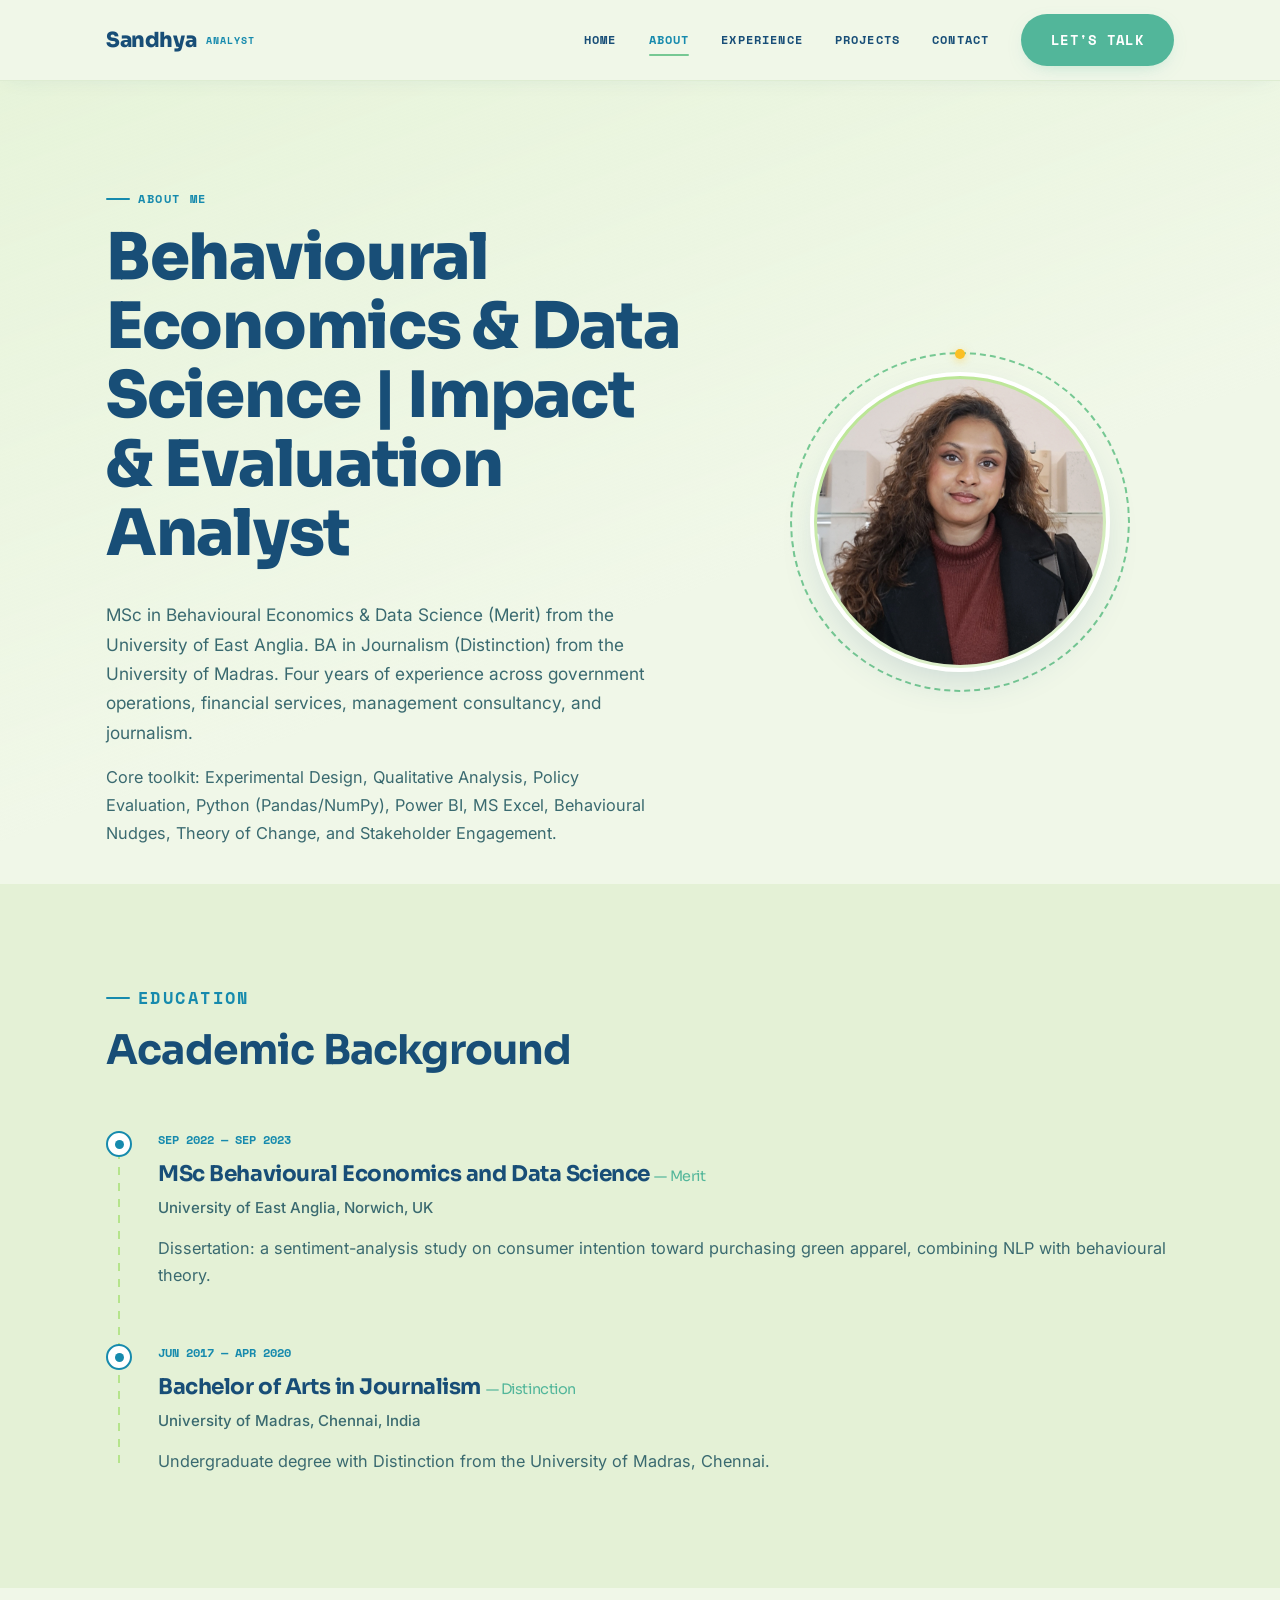
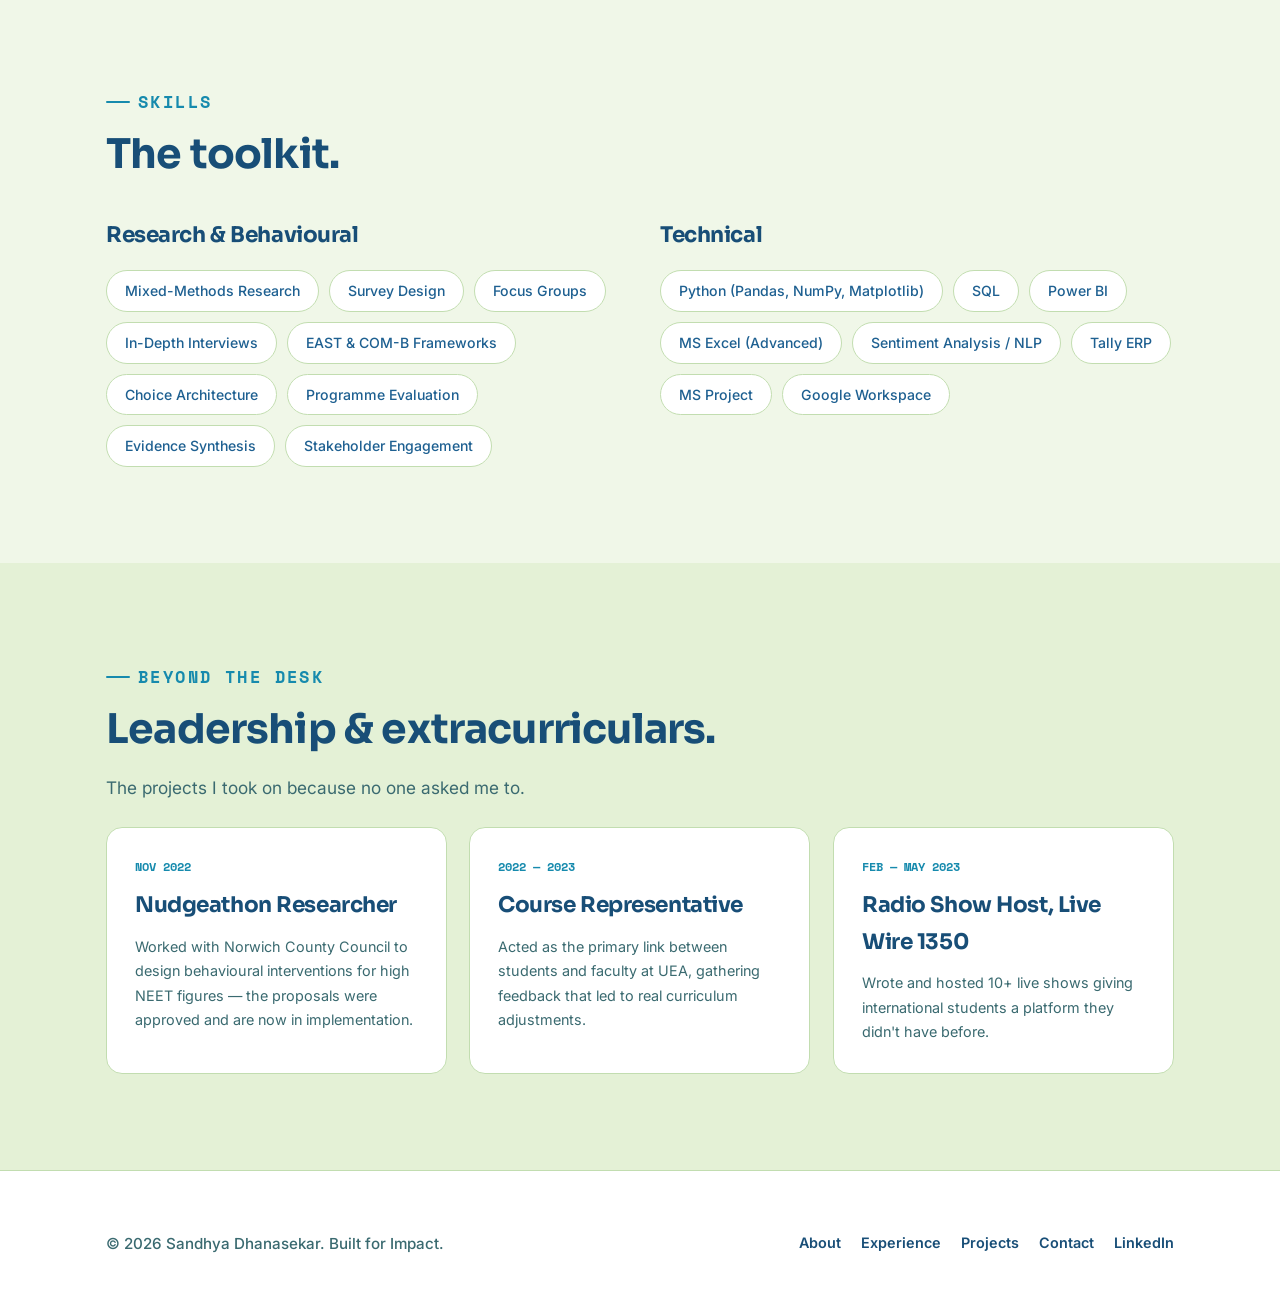
==== commit 548a7586: "new changes" ====
--- a/about.html
+++ b/about.html
@@ -1,158 +1,158 @@
-﻿<!DOCTYPE html>
-<html lang="en">
-<head>
-<meta charset="UTF-8">
-<meta name="viewport" content="width=device-width, initial-scale=1.0">
-<title>About &mdash; Sandhya Dhanasekar</title>
-<link rel="preconnect" href="https://fonts.googleapis.com">
-<link href="https://fonts.googleapis.com/css2?family=Sora:wght@400;600;700;800&family=Inter:wght@400;500;600;700&family=Space+Mono:wght@400;700&display=swap" rel="stylesheet">
-<link href="https://fonts.googleapis.com/css2?family=Material+Symbols+Outlined:wght,FILL@100..700,0..1&display=swap" rel="stylesheet">
-<link rel="stylesheet" href="style.css">
-<link rel="icon" type="image/svg+xml" href="assets/favicon.svg">
-</head>
-<body>
-
-<header class="site-nav">
-  <div class="nav-inner">
-    <a class="brand" href="index.html">Sandhya<span class="brand-tagline">Analyst</span></a>
-    <button class="nav-toggle" aria-label="Toggle menu"><span></span><span></span><span></span></button>
-    <nav class="links">
-      <a href="index.html">Home</a>
-      <a href="about.html" class="active">About</a>
-      <a href="experience.html">Experience</a>
-      <a href="projects.html">Projects</a>
-      <a href="contact.html">Contact</a>
-      <a href="contact.html" class="btn btn-amber">   Let's talk  </a>
-    </nav>
-  </div>
-</header>
-
-<section class="hero" style="padding-bottom:20px;">
-  <div class="wrap">
-    <div class="hero-grid">
-      <div class="reveal">
-        <p class="eyebrow">About me</p>
-        <h1>Behavioural Economics &amp; Data Science | Impact &amp; Evaluation Analyst</h1>
-        <p style="font-size:1.08rem;max-width:540px;">MSc in Behavioural Economics &amp; Data Science (Merit) from the University of East Anglia. BA in Journalism (Distinction) from the University of Madras. Four years of experience across government operations, financial services, management consultancy, and journalism.</p>
-        <p style="max-width:540px;">Core toolkit: Experimental Design, Qualitative Analysis, Policy Evaluation, Python (Pandas/NumPy), Power BI, MS Excel, Behavioural Nudges, Theory of Change, and Stakeholder Engagement.</p>
-      </div>
-      <div class="reveal">
-        <div class="photo-slot" style="width:min(300px,75vw);">
-          <div class="photo-orbit"></div>
-          <div class="photo-frame">
-            <img src="assets/your-photo.png" alt="Sandhya Dhanasekar">
-          </div>
-        </div>
-      </div>
-    </div>
-  </div>
-</section>
-
-<section class="section-alt">
-  <div class="wrap">
-    <div class="section-head reveal">
-      <p class="eyebrow">Education</p>
-      <h2>Academic Background</h2>
-    </div>
-    <div class="timeline">
-      <div class="tl-item reveal">
-        <div class="tl-dot"></div>
-        <span class="tl-date">SEP 2022 &mdash; SEP 2023</span>
-        <h3 class="tl-role">MSc Behavioural Economics and Data Science <span style="color:var(--slate-light);font-size:0.9rem;font-weight:400;">&mdash; Merit</span></h3>
-        <p class="tl-org">University of East Anglia, Norwich, UK</p>
-        <p>Dissertation: a sentiment-analysis study on consumer intention toward purchasing green apparel, combining NLP with behavioural theory.</p>
-      </div>
-      <div class="tl-item reveal">
-        <div class="tl-dot"></div>
-        <span class="tl-date">JUN 2017 &mdash; APR 2020</span>
-        <h3 class="tl-role">Bachelor of Arts in Journalism <span style="color:var(--slate-light);font-size:0.9rem;font-weight:400;">&mdash; Distinction</span></h3>
-        <p class="tl-org">University of Madras, Chennai, India</p>
-        <p>Undergraduate degree with Distinction from the University of Madras, Chennai.</p>
-      </div>
-    </div>
-  </div>
-</section>
-
-<section>
-  <div class="wrap">
-    <div class="section-head reveal">
-      <p class="eyebrow">Skills</p>
-      <h2>The toolkit.</h2>
-    </div>
-    <div class="skill-cols">
-      <div class="reveal">
-        <h3>Research &amp; Behavioural</h3>
-        <div class="skill-pills">
-          <span class="pill">Mixed-Methods Research</span>
-          <span class="pill">Survey Design</span>
-          <span class="pill">Focus Groups</span>
-          <span class="pill">In-Depth Interviews</span>
-          <span class="pill">EAST &amp; COM-B Frameworks</span>
-          <span class="pill">Choice Architecture</span>
-          <span class="pill">Programme Evaluation</span>
-          <span class="pill">Evidence Synthesis</span>
-          <span class="pill">Stakeholder Engagement</span>
-        </div>
-      </div>
-      <div class="reveal">
-        <h3>Technical</h3>
-        <div class="skill-pills">
-          <span class="pill">Python (Pandas, NumPy, Matplotlib)</span>
-          <span class="pill">SQL</span>
-          <span class="pill">Power BI</span>
-          <span class="pill">MS Excel (Advanced)</span>
-          <span class="pill">Sentiment Analysis / NLP</span>
-          <span class="pill">Tally ERP</span>
-          <span class="pill">MS Project</span>
-          <span class="pill">Google Workspace</span>
-        </div>
-      </div>
-    </div>
-  </div>
-</section>
-
-<section class="section-alt">
-  <div class="wrap">
-    <div class="section-head reveal">
-      <p class="eyebrow">Beyond the desk</p>
-      <h2>Leadership &amp; extracurriculars.</h2>
-      <p>The projects I took on because no one asked me to.</p>
-    </div>
-    <div class="leader-grid">
-      <div class="leader-card reveal">
-        <span class="tl-date">NOV 2022</span>
-        <h3>Nudgeathon Researcher</h3>
-        <p>Worked with Norwich County Council to design behavioural interventions for high NEET figures &mdash; the proposals were approved and are now in implementation.</p>
-      </div>
-      <div class="leader-card reveal">
-        <span class="tl-date">2022 &mdash; 2023</span>
-        <h3>Course Representative</h3>
-        <p>Acted as the primary link between students and faculty at UEA, gathering feedback that led to real curriculum adjustments.</p>
-      </div>
-      <div class="leader-card reveal">
-        <span class="tl-date">FEB &mdash; MAY 2023</span>
-        <h3>Radio Show Host, Live Wire 1350</h3>
-        <p>Wrote and hosted 10+ live shows giving international students a platform they didn't have before.</p>
-      </div>
-    </div>
-  </div>
-</section>
-
-<footer class="site-footer">
-  <div class="wrap">
-    <div class="footer-inner">
-      <div class="copyright">&copy; 2026 Sandhya Dhanasekar. Built for Impact.</div>
-      <div class="footer-links">
-        <a href="about.html">About</a>
-        <a href="experience.html">Experience</a>
-        <a href="projects.html">Projects</a>
-        <a href="contact.html">Contact</a>
-        <a href="https://linkedin.com" target="_blank">LinkedIn</a>
-      </div>
-    </div>
-  </div>
-</footer>
-
-<script src="script.js"></script>
-</body>
-</html>
+﻿<!DOCTYPE html>
+<html lang="en">
+<head>
+<meta charset="UTF-8">
+<meta name="viewport" content="width=device-width, initial-scale=1.0">
+<title>About &mdash; Sandhya Dhanasekar</title>
+<link rel="preconnect" href="https://fonts.googleapis.com">
+<link href="https://fonts.googleapis.com/css2?family=Sora:wght@400;600;700;800&family=Inter:wght@400;500;600;700&family=Space+Mono:wght@400;700&display=swap" rel="stylesheet">
+<link href="https://fonts.googleapis.com/css2?family=Material+Symbols+Outlined:wght,FILL@100..700,0..1&display=swap" rel="stylesheet">
+<link rel="stylesheet" href="style.css">
+<link rel="icon" type="image/svg+xml" href="assets/favicon.svg">
+</head>
+<body>
+
+<header class="site-nav">
+  <div class="nav-inner">
+    <a class="brand" href="index.html">Sandhya<span class="brand-tagline">Analyst</span></a>
+    <button class="nav-toggle" aria-label="Toggle menu"><span></span><span></span><span></span></button>
+    <nav class="links">
+      <a href="index.html">Home</a>
+      <a href="about.html" class="active">About</a>
+      <a href="experience.html">Experience</a>
+      <a href="projects.html">Projects</a>
+      <a href="contact.html">Contact</a>
+      <a href="contact.html" class="btn btn-amber">   Let's talk  </a>
+    </nav>
+  </div>
+</header>
+
+<section class="hero" style="padding-bottom:20px;">
+  <div class="wrap">
+    <div class="hero-grid">
+      <div class="reveal">
+        <p class="eyebrow">About me</p>
+        <h1>Behavioural Economics &amp; Data Science | Impact &amp; Evaluation Analyst</h1>
+        <p style="font-size:1.08rem;max-width:540px;">MSc in Behavioural Economics &amp; Data Science (Merit) from the University of East Anglia. BA in Journalism (Distinction) from the University of Madras. Four years of experience across government operations, financial services, management consultancy, and journalism.</p>
+        <p style="max-width:540px;">Core toolkit: Experimental Design, Qualitative Analysis, Policy Evaluation, Python (Pandas/NumPy), Power BI, MS Excel, Behavioural Nudges, Theory of Change, and Stakeholder Engagement.</p>
+      </div>
+      <div class="reveal">
+        <div class="photo-slot" style="width:min(300px,75vw);">
+          <div class="photo-orbit"></div>
+          <div class="photo-frame">
+            <img src="assets/your-photo.png" alt="Sandhya Dhanasekar">
+          </div>
+        </div>
+      </div>
+    </div>
+  </div>
+</section>
+
+<section class="section-alt">
+  <div class="wrap">
+    <div class="section-head reveal">
+      <p class="eyebrow">Education</p>
+      <h2>Academic Background</h2>
+    </div>
+    <div class="timeline">
+      <div class="tl-item reveal">
+        <div class="tl-dot"></div>
+        <span class="tl-date">SEP 2022 &mdash; SEP 2023</span>
+        <h3 class="tl-role">MSc Behavioural Economics and Data Science <span style="color:var(--slate-light);font-size:0.9rem;font-weight:400;">&mdash; Merit</span></h3>
+        <p class="tl-org">University of East Anglia, Norwich, UK</p>
+        <p>Dissertation: a sentiment-analysis study on consumer intention toward purchasing green apparel, combining NLP with behavioural theory.</p>
+      </div>
+      <div class="tl-item reveal">
+        <div class="tl-dot"></div>
+        <span class="tl-date">JUN 2017 &mdash; APR 2020</span>
+        <h3 class="tl-role">Bachelor of Arts in Journalism <span style="color:var(--slate-light);font-size:0.9rem;font-weight:400;">&mdash; Distinction</span></h3>
+        <p class="tl-org">University of Madras, Chennai, India</p>
+        <p>Undergraduate degree with Distinction from the University of Madras, Chennai.</p>
+      </div>
+    </div>
+  </div>
+</section>
+
+<section>
+  <div class="wrap">
+    <div class="section-head reveal">
+      <p class="eyebrow">Skills</p>
+      <h2>The toolkit.</h2>
+    </div>
+    <div class="skill-cols">
+      <div class="reveal">
+        <h3>Research &amp; Behavioural</h3>
+        <div class="skill-pills">
+          <span class="pill">Mixed-Methods Research</span>
+          <span class="pill">Survey Design</span>
+          <span class="pill">Focus Groups</span>
+          <span class="pill">In-Depth Interviews</span>
+          <span class="pill">EAST &amp; COM-B Frameworks</span>
+          <span class="pill">Choice Architecture</span>
+          <span class="pill">Programme Evaluation</span>
+          <span class="pill">Evidence Synthesis</span>
+          <span class="pill">Stakeholder Engagement</span>
+        </div>
+      </div>
+      <div class="reveal">
+        <h3>Technical</h3>
+        <div class="skill-pills">
+          <span class="pill">Python (Pandas, NumPy, Matplotlib)</span>
+          <span class="pill">SQL</span>
+          <span class="pill">Power BI</span>
+          <span class="pill">MS Excel (Advanced)</span>
+          <span class="pill">Sentiment Analysis / NLP</span>
+          <span class="pill">Tally ERP</span>
+          <span class="pill">MS Project</span>
+          <span class="pill">Google Workspace</span>
+        </div>
+      </div>
+    </div>
+  </div>
+</section>
+
+<section class="section-alt">
+  <div class="wrap">
+    <div class="section-head reveal">
+      <p class="eyebrow">Beyond the desk</p>
+      <h2>Leadership &amp; extracurriculars.</h2>
+      <p>The projects I took on because no one asked me to.</p>
+    </div>
+    <div class="leader-grid">
+      <div class="leader-card reveal">
+        <span class="tl-date">NOV 2022</span>
+        <h3>Nudgeathon Researcher</h3>
+        <p>Worked with Norwich County Council to design behavioural interventions for high NEET figures &mdash; the proposals were approved and are now in implementation.</p>
+      </div>
+      <div class="leader-card reveal">
+        <span class="tl-date">2022 &mdash; 2023</span>
+        <h3>Course Representative</h3>
+        <p>Acted as the primary link between students and faculty at UEA, gathering feedback that led to real curriculum adjustments.</p>
+      </div>
+      <div class="leader-card reveal">
+        <span class="tl-date">FEB &mdash; MAY 2023</span>
+        <h3>Radio Show Host, Live Wire 1350</h3>
+        <p>Wrote and hosted 10+ live shows giving international students a platform they didn't have before.</p>
+      </div>
+    </div>
+  </div>
+</section>
+
+<footer class="site-footer">
+  <div class="wrap">
+    <div class="footer-inner">
+      <div class="copyright">&copy; 2026 Sandhya Dhanasekar. Built for Impact.</div>
+      <div class="footer-links">
+        <a href="about.html">About</a>
+        <a href="experience.html">Experience</a>
+        <a href="projects.html">Projects</a>
+        <a href="contact.html">Contact</a>
+        <a href="https://linkedin.com" target="_blank">LinkedIn</a>
+      </div>
+    </div>
+  </div>
+</footer>
+
+<script src="script.js"></script>
+</body>
+</html>
